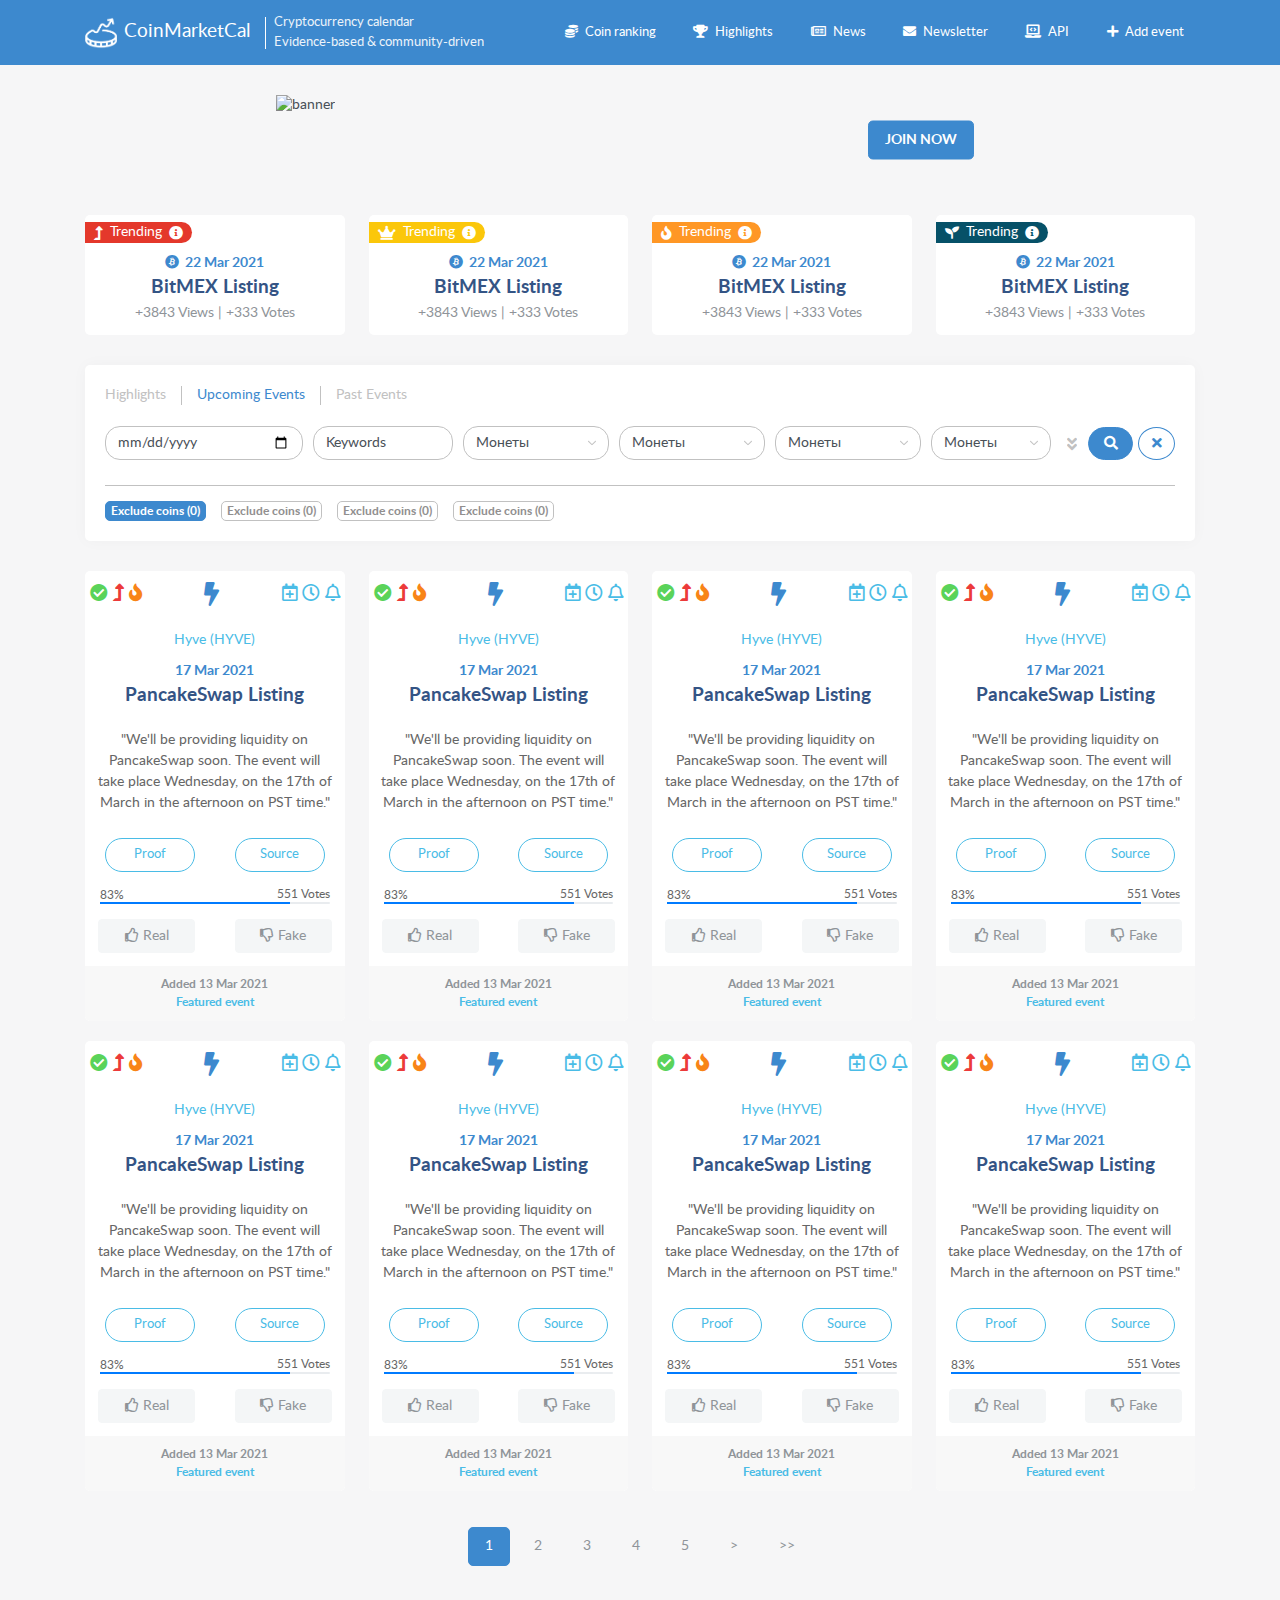
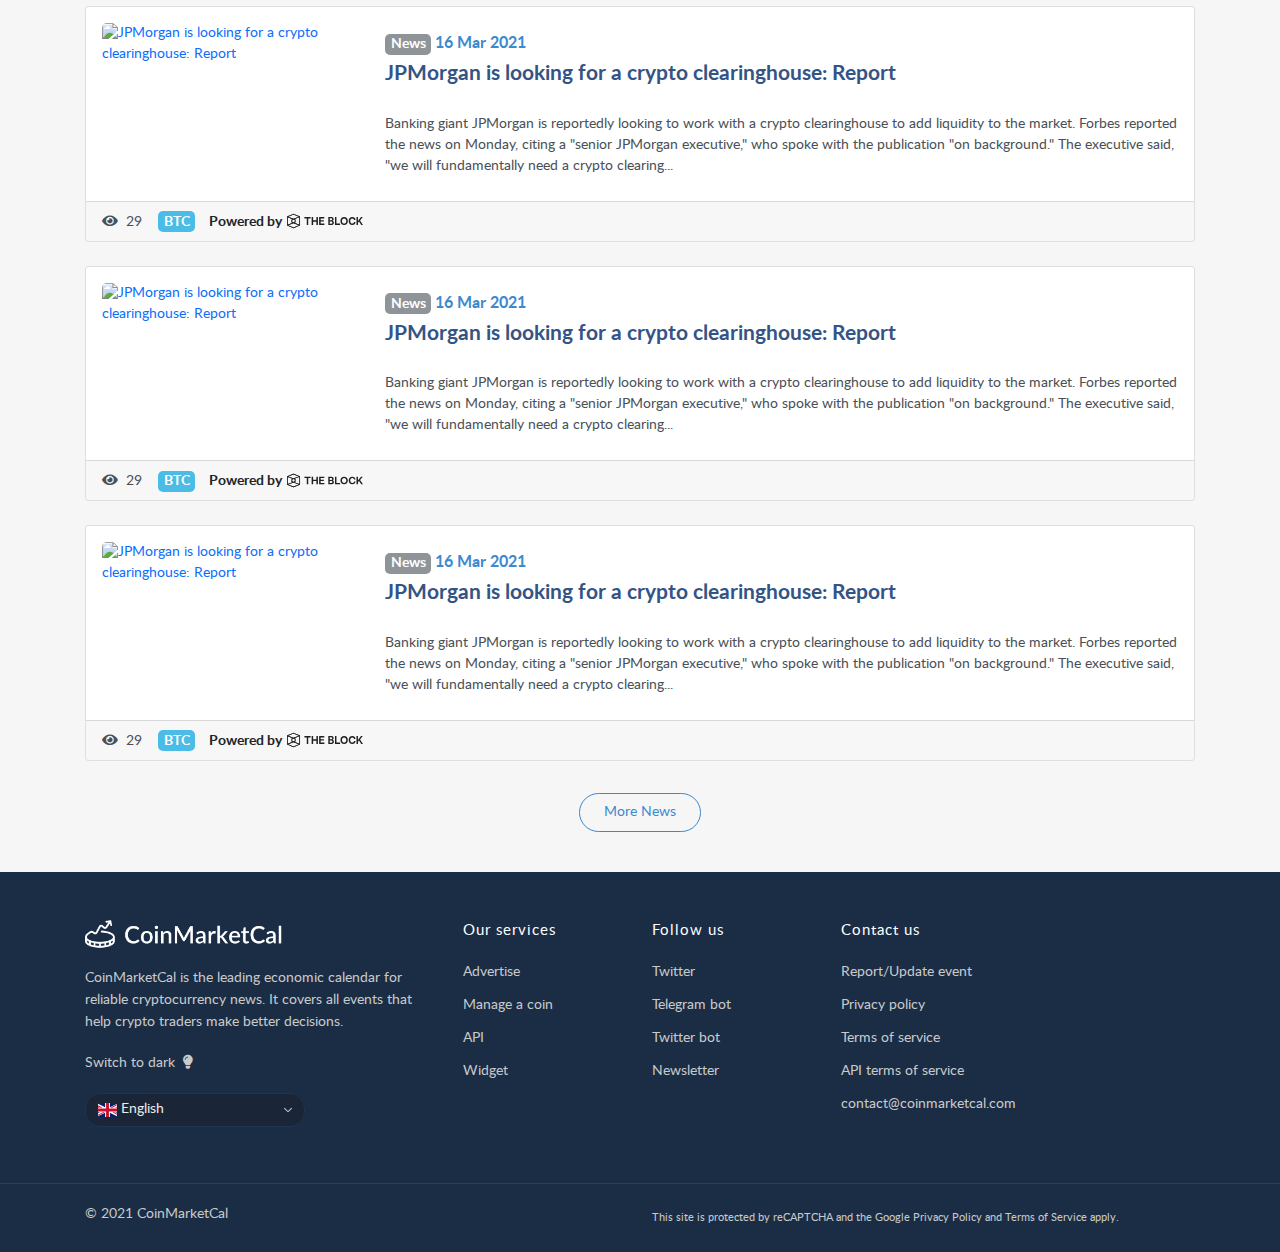
==== app/index.html @ bce92823 "create project@" ====
<!doctype html>
<html lang="en">

<head>
	<!-- Required meta tags -->
	<meta charset="utf-8">
	<meta name="viewport" content="width=device-width, initial-scale=1, shrink-to-fit=no">

	<!-- Bootstrap CSS -->
	<link rel="stylesheet" href="./css/include/bootstrap.min.css">

	<!-- Fontawesome -->
	<link rel="stylesheet" href="./css/include/all.min.css">

	<!-- Styles -->
	<link rel="stylesheet" href="./css/app.min.css">
	<title>Title</title>
</head>

<body>

	<header class="header" id="header">
		<div class="container">
			<nav class="navbar navbar-expand-lg navbar-dark">
				<a class="navbar-brand" href="#">
					<div class="navbar__logo">
						<img src="./images/dest/logo.png" alt="logo" class="navbar__logo__icon">
						<h1 class="navbar__logo__title">
							CoinMarketCal
						</h1>
					</div>
					<div class="navbar__brand__text no-xs">
						Cryptocurrency calendar<br>
						Evidence-based & community-driven
					</div>
				</a>
				<button class="navbar-toggler" type="button" data-bs-toggle="collapse" data-bs-target="#navbarSupportedContent"
					aria-controls="navbarSupportedContent" aria-expanded="false" aria-label="Toggle navigation">
					<span class="navbar-toggler-icon"></span>
				</button>
				<div class="collapse navbar-collapse" id="navbarSupportedContent">
					<ul class="navbar-nav">
						<li class="nav-item">
							<a class="nav-link" href="#">
								<i class="fas fa-coins nav__icon"></i>
								Coin ranking
							</a>
						</li>
						<li class="nav-item">
							<a class="nav-link" href="#">
								<i class="fas fa-trophy nav__icon"></i>
								Highlights</a>
						</li>
						<li class="nav-item">
							<a class="nav-link" href="#">
								<i class="far fa-newspaper nav__icon"></i>
								News</a>
						</li>
						<li class="nav-item">
							<a class="nav-link" href="#">
								<i class="fas fa-envelope nav__icon"></i>
								Newsletter</a>
						</li>
						<li class="nav-item">
							<a class="nav-link" href="#">
								<i class="fas fa-laptop-code nav__icon"></i>
								API</a>
						</li>
						<li class="nav-item">
							<a class="nav-link" href="#">
								<i class="fas fa-plus nav__icon"></i>
								Add event</a>
						</li>
					</ul>
				</div>
			</nav>
		</div>
	</header>

	<main class="main">

		<div class="banner__wrapper">
			<div class="container">
				<div class="banner__item">
					<img src="https://via.placeholder.com/1x1" alt="banner" class="banner__img">
					<button type="button" class="btn btn-primary btn-lg banner__btn">JOIN NOW</button>
				</div>
			</div>
		</div>


		<div class="blocks no-xs">
			<div class="container">
				<div class="blocks__wrapper row">
					<div class="blocks__item col-lg-3 col-md-6">
						<div class="blocks__item__wrapper">
							<a href="#" class="blocks__notification" data-bs-toggle="tooltip" data-bs-placement="right"
								title="Подсказка справа">
								<i class="fa fa-level-up-alt blocks__notififcation__icon"></i>
								<span class="blocks__notififcation__text">
									Trending
								</span>
								<i class="fa fa-info-circle blocks__notififcation__icon"></i>
							</a>

							<div class="blocks__body">
								<a href="#" class="blocks__link">
									<h3 class="blocks__suptitle">
										<i class="fab fa-bitcoin blocks__suptitle__icon"></i>
										22 Mar 2021
									</h3>
									<h2 class="blocks__title">
										BitMEX Listing
									</h2>
								</a>
								<p class="blocks__text">
									+3843 Views
									|
									+333 Votes
								</p>
							</div>
						</div>
					</div>

					<div class="blocks__item col-lg-3 col-md-6">
						<div class="blocks__item__wrapper">
							<a href="#" class="blocks__notification blocks__notification--yellow" data-bs-toggle="tooltip"
								data-bs-placement="right" title="Подсказка справа">
								<i class="fa fa-crown blocks__notififcation__icon"></i>
								<span class="blocks__notififcation__text">
									Trending
								</span>
								<i class="fa fa-info-circle blocks__notififcation__icon"></i>
							</a>

							<div class="blocks__body">
								<a href="#" class="blocks__link">
									<h3 class="blocks__suptitle">
										<i class="fab fa-bitcoin blocks__suptitle__icon"></i>
										22 Mar 2021
									</h3>
									<h2 class="blocks__title">
										BitMEX Listing
									</h2>
								</a>
								<p class="blocks__text">
									+3843 Views
									|
									+333 Votes
								</p>
							</div>
						</div>
					</div>

					<div class="blocks__item col-lg-3 col-md-6">
						<div class="blocks__item__wrapper">
							<a href="#" class="blocks__notification blocks__notification--orange" data-bs-toggle="tooltip"
								data-bs-placement="right" title="Подсказка справа">
								<i class="fa fa-fire blocks__notififcation__icon"></i>
								<span class="blocks__notififcation__text">
									Trending
								</span>
								<i class="fa fa-info-circle blocks__notififcation__icon"></i>
							</a>

							<div class="blocks__body">
								<a href="#" class="blocks__link">
									<h3 class="blocks__suptitle">
										<i class="fab fa-bitcoin blocks__suptitle__icon"></i>
										22 Mar 2021
									</h3>
									<h2 class="blocks__title">
										BitMEX Listing
									</h2>
								</a>
								<p class="blocks__text">
									+3843 Views
									|
									+333 Votes
								</p>
							</div>
						</div>
					</div>

					<div class="blocks__item col-lg-3 col-md-6">
						<div class="blocks__item__wrapper">
							<a href="#" class="blocks__notification blocks__notification--blue" data-bs-toggle="tooltip"
								data-bs-placement="right" title="Подсказка справа">
								<i class="fas fa-seedling blocks__notififcation__icon"></i>
								<span class="blocks__notififcation__text">
									Trending
								</span>
								<i class="fa fa-info-circle blocks__notififcation__icon"></i>
							</a>

							<div class="blocks__body">
								<a href="#" class="blocks__link">
									<h3 class="blocks__suptitle">
										<i class="fab fa-bitcoin blocks__suptitle__icon"></i>
										22 Mar 2021
									</h3>
									<h2 class="blocks__title">
										BitMEX Listing
									</h2>
								</a>
								<p class="blocks__text">
									+3843 Views
									|
									+333 Votes
								</p>
							</div>
						</div>
					</div>
				</div>
			</div>
		</div>

		<div class="pannel">
			<div class="container">
				<div class="pannel__wrapper">
					<div class="pannel__top">
						<a href="#" class="pannel__link">
							Highlights
						</a>
						<span class="pannel__line"></span>
						<a href="#" class="pannel__link active">
							Upcoming Events
						</a>
						<span class="pannel__line"></span>
						<a href="#" class="pannel__link">
							Past Events
						</a>
					</div>
					<div class="pannel__inner">

						<div class="pannel__item__wrapper" style="width: 198px">
							<input type="date" class="pannel__input" id="date" name="date">
						</div>

						<div class="pannel__item__wrapper" style="width: 140px">
							<input type="text" class="pannel__input" placeholder="Keywords" id="keywords" name="keywords">
						</div>

						<div class="pannel__item__wrapper" style="width: 146px">
							<div class="exchange__select header__select">

								<div class="exchange__select__head">
									<span class="exchange__select__left">
										Монеты
									</span>

									<span class="exchange__select__right">
										<img loading="lazy" src="./images/dest/arrow-down-sign-to-navigate.svg" alt="arrow"
											class="exchange__select__arrow">
									</span>

								</div>

								<div class="exchange__select__body">
									<div class="exchange__select__search">
										<input type="text" class="exchange__select__search__input" name="search3" id="search3"
											placeholder="Введите название">
									</div>

									<div class="exchange__select__list">
										<div class="exchange__select__item">
											<span class="exchange__select__left">
												Монеты 2
											</span>

											<span class="exchange__select__right">
												<img loading="lazy" src="./images/dest/arrow-down-sign-to-navigate.svg" alt="arrow"
													class="exchange__select__arrow">
											</span>
										</div>

										<div class="exchange__select__item">
											<span class="exchange__select__left">
												Монеты 3
											</span>

											<span class="exchange__select__right">
												<img loading="lazy" src="./images/dest/arrow-down-sign-to-navigate.svg" alt="arrow"
													class="exchange__select__arrow">
											</span>
										</div>

										<div class="exchange__select__item">
											<span class="exchange__select__left">
												Монеты 4
											</span>

											<span class="exchange__select__right">
												<img loading="lazy" src="./images/dest/arrow-down-sign-to-navigate.svg" alt="arrow"
													class="exchange__select__arrow">
											</span>
										</div>

										<div class="exchange__select__item">
											<span class="exchange__select__left">
												Монеты 5
											</span>

											<span class="exchange__select__right">
												<img loading="lazy" src="./images/dest/arrow-down-sign-to-navigate.svg" alt="arrow"
													class="exchange__select__arrow">
											</span>
										</div>

										<div class="exchange__select__item">
											<span class="exchange__select__left">
												Монеты 6
											</span>

											<span class="exchange__select__right">
												<img loading="lazy" src="./images/dest/arrow-down-sign-to-navigate.svg" alt="arrow"
													class="exchange__select__arrow">
											</span>
										</div>

										<div class="exchange__select__item">
											<span class="exchange__select__left">
												Монеты 7
											</span>

											<span class="exchange__select__right">
												<img loading="lazy" src="./images/dest/arrow-down-sign-to-navigate.svg" alt="arrow"
													class="exchange__select__arrow">
											</span>
										</div>



									</div>
								</div>
							</div>
						</div>

						<div class="pannel__item__wrapper" style="width: 146px">
							<div class="exchange__select header__select">

								<div class="exchange__select__head">
									<span class="exchange__select__left">
										Монеты
									</span>

									<span class="exchange__select__right">
										<img loading="lazy" src="./images/dest/arrow-down-sign-to-navigate.svg" alt="arrow"
											class="exchange__select__arrow">
									</span>

								</div>

								<div class="exchange__select__body">
									<div class="exchange__select__search">
										<input type="text" class="exchange__select__search__input" name="search3" id="search3"
											placeholder="Введите название">
									</div>

									<div class="exchange__select__list">
										<div class="exchange__select__item">
											<span class="exchange__select__left">
												Монеты 2
											</span>

											<span class="exchange__select__right">
												<img loading="lazy" src="./images/dest/arrow-down-sign-to-navigate.svg" alt="arrow"
													class="exchange__select__arrow">
											</span>
										</div>

										<div class="exchange__select__item">
											<span class="exchange__select__left">
												Монеты 3
											</span>

											<span class="exchange__select__right">
												<img loading="lazy" src="./images/dest/arrow-down-sign-to-navigate.svg" alt="arrow"
													class="exchange__select__arrow">
											</span>
										</div>

										<div class="exchange__select__item">
											<span class="exchange__select__left">
												Монеты 4
											</span>

											<span class="exchange__select__right">
												<img loading="lazy" src="./images/dest/arrow-down-sign-to-navigate.svg" alt="arrow"
													class="exchange__select__arrow">
											</span>
										</div>

										<div class="exchange__select__item">
											<span class="exchange__select__left">
												Монеты 5
											</span>

											<span class="exchange__select__right">
												<img loading="lazy" src="./images/dest/arrow-down-sign-to-navigate.svg" alt="arrow"
													class="exchange__select__arrow">
											</span>
										</div>

										<div class="exchange__select__item">
											<span class="exchange__select__left">
												Монеты 6
											</span>

											<span class="exchange__select__right">
												<img loading="lazy" src="./images/dest/arrow-down-sign-to-navigate.svg" alt="arrow"
													class="exchange__select__arrow">
											</span>
										</div>

										<div class="exchange__select__item">
											<span class="exchange__select__left">
												Монеты 7
											</span>

											<span class="exchange__select__right">
												<img loading="lazy" src="./images/dest/arrow-down-sign-to-navigate.svg" alt="arrow"
													class="exchange__select__arrow">
											</span>
										</div>



									</div>
								</div>
							</div>
						</div>

						<div class="pannel__item__wrapper" style="width: 146px">
							<div class="exchange__select header__select">

								<div class="exchange__select__head">
									<span class="exchange__select__left">
										Монеты
									</span>

									<span class="exchange__select__right">
										<img loading="lazy" src="./images/dest/arrow-down-sign-to-navigate.svg" alt="arrow"
											class="exchange__select__arrow">
									</span>

								</div>

								<div class="exchange__select__body">
									<div class="exchange__select__search">
										<input type="text" class="exchange__select__search__input" name="search4" id="search4"
											placeholder="Введите название">
									</div>

									<div class="exchange__select__list">
										<div class="exchange__select__item">
											<span class="exchange__select__left">
												Монеты 2
											</span>

											<span class="exchange__select__right">
												<img loading="lazy" src="./images/dest/arrow-down-sign-to-navigate.svg" alt="arrow"
													class="exchange__select__arrow">
											</span>
										</div>

										<div class="exchange__select__item">
											<span class="exchange__select__left">
												Монеты 3
											</span>

											<span class="exchange__select__right">
												<img loading="lazy" src="./images/dest/arrow-down-sign-to-navigate.svg" alt="arrow"
													class="exchange__select__arrow">
											</span>
										</div>

										<div class="exchange__select__item">
											<span class="exchange__select__left">
												Монеты 4
											</span>

											<span class="exchange__select__right">
												<img loading="lazy" src="./images/dest/arrow-down-sign-to-navigate.svg" alt="arrow"
													class="exchange__select__arrow">
											</span>
										</div>

										<div class="exchange__select__item">
											<span class="exchange__select__left">
												Монеты 5
											</span>

											<span class="exchange__select__right">
												<img loading="lazy" src="./images/dest/arrow-down-sign-to-navigate.svg" alt="arrow"
													class="exchange__select__arrow">
											</span>
										</div>

										<div class="exchange__select__item">
											<span class="exchange__select__left">
												Монеты 6
											</span>

											<span class="exchange__select__right">
												<img loading="lazy" src="./images/dest/arrow-down-sign-to-navigate.svg" alt="arrow"
													class="exchange__select__arrow">
											</span>
										</div>

										<div class="exchange__select__item">
											<span class="exchange__select__left">
												Монеты 7
											</span>

											<span class="exchange__select__right">
												<img loading="lazy" src="./images/dest/arrow-down-sign-to-navigate.svg" alt="arrow"
													class="exchange__select__arrow">
											</span>
										</div>



									</div>
								</div>
							</div>
						</div>

						<div class="pannel__item__wrapper" style="width: 120px">
							<div class="exchange__select header__select">

								<div class="exchange__select__head">
									<span class="exchange__select__left">
										Монеты
									</span>

									<span class="exchange__select__right">
										<img loading="lazy" src="./images/dest/arrow-down-sign-to-navigate.svg" alt="arrow"
											class="exchange__select__arrow">
									</span>

								</div>

								<div class="exchange__select__body">
									<div class="exchange__select__search">
										<input type="text" class="exchange__select__search__input" name="search5" id="search5"
											placeholder="Введите название">
									</div>

									<div class="exchange__select__list">
										<div class="exchange__select__item">
											<span class="exchange__select__left">
												Монеты 2
											</span>

											<span class="exchange__select__right">
												<img loading="lazy" src="./images/dest/arrow-down-sign-to-navigate.svg" alt="arrow"
													class="exchange__select__arrow">
											</span>
										</div>

										<div class="exchange__select__item">
											<span class="exchange__select__left">
												Монеты 3
											</span>

											<span class="exchange__select__right">
												<img loading="lazy" src="./images/dest/arrow-down-sign-to-navigate.svg" alt="arrow"
													class="exchange__select__arrow">
											</span>
										</div>

										<div class="exchange__select__item">
											<span class="exchange__select__left">
												Монеты 4
											</span>

											<span class="exchange__select__right">
												<img loading="lazy" src="./images/dest/arrow-down-sign-to-navigate.svg" alt="arrow"
													class="exchange__select__arrow">
											</span>
										</div>

										<div class="exchange__select__item">
											<span class="exchange__select__left">
												Монеты 5
											</span>

											<span class="exchange__select__right">
												<img loading="lazy" src="./images/dest/arrow-down-sign-to-navigate.svg" alt="arrow"
													class="exchange__select__arrow">
											</span>
										</div>

										<div class="exchange__select__item">
											<span class="exchange__select__left">
												Монеты 6
											</span>

											<span class="exchange__select__right">
												<img loading="lazy" src="./images/dest/arrow-down-sign-to-navigate.svg" alt="arrow"
													class="exchange__select__arrow">
											</span>
										</div>

										<div class="exchange__select__item">
											<span class="exchange__select__left">
												Монеты 7
											</span>

											<span class="exchange__select__right">
												<img loading="lazy" src="./images/dest/arrow-down-sign-to-navigate.svg" alt="arrow"
													class="exchange__select__arrow">
											</span>
										</div>



									</div>
								</div>
							</div>
						</div>

						<div class="pannel__item__wrapper pannel__item__wrapper--box">
							<button type="button" class="pannel__toggle">
								<i class="fas fa-angle-double-up"></i>
							</button>
							<button type="button" class="pannel__search">
								<i class="fas fa-search"></i>
							</button>
							<button type="button" class="pannel__close">
								<i class="fas fa-times"></i>
							</button>
						</div>


					</div>
					<div class="pannel__hr"></div>
					<div class="tags">
						<a href="#" class="tag__item tag__item--active">
							Exclude coins (0)
						</a>

						<a href="#" class="tag__item">
							Exclude coins (0)
						</a>
						<a href="#" class="tag__item">
							Exclude coins (0)
						</a>
						<a href="#" class="tag__item">
							Exclude coins (0)
						</a>
					</div>
				</div>
			</div>
		</div>

		<div class="cards">
			<div class="container">
				<div class="row">
					<div class="card__item col-12 col-md-6 col-lg-3">
						<div class="card__wrapper">
							<div class="card__top">
								<div class="card__left">
									<a href="#" class="card__top__link">
										<i class="fas fa-check-circle" style="color: rgb(90, 211, 90);" data-bs-toggle="tooltip"
											data-bs-placement="top" title="Подсказка вверху"></i>
									</a>
									<a href="#" class="card__top__link">
										<i class="fas fa-level-up-alt" style="color: rgb(236, 58, 58);" data-bs-toggle="tooltip"
											data-bs-placement="top" title="Подсказка вверху"></i>
									</a>
									<a href="#" class="card__top__link">
										<i class="fas fa-fire" style="color: rgb(248, 132, 23);" data-bs-toggle="tooltip"
											data-bs-placement="top" title="Подсказка вверху"></i>
									</a>
								</div>
								<i class="fas fa-bolt card__top__main__icon" style="color: #3d89ce;"></i>
								<div class="card__right">
									<a href="#" class="card__top__link">
										<i class="far fa-calendar-plus" data-bs-toggle="tooltip" data-bs-placement="top"
											title="Подсказка вверху"></i>
									</a>
									<a href="#" class="card__top__link">
										<i class="far fa-clock" data-bs-toggle="tooltip" data-bs-placement="top"
											title="Подсказка вверху"></i>
									</a>
									<a href="#" class="card__top__link">
										<i class="far fa-bell" data-bs-toggle="tooltip" data-bs-placement="top"
											title="Подсказка вверху"></i>
									</a>
								</div>
							</div>

							<div class="card__body">
								<a href="#" class="card__link">
									Hyve (HYVE)
								</a>

								<a href="#" class="card__title">
									<span class="card__title__sup">
										17 Mar 2021
									</span>
									<span class="card__title__sub">
										PancakeSwap Listing
									</span>
								</a>

								<div class="card__description">
									"We'll be providing liquidity on PancakeSwap soon. The event will take place Wednesday, on the 17th of
									March in the afternoon on PST time."
								</div>

								<div class="card__btn__wrapper card__btn__wrapper--outline">
									<a href="#" class="btn btn-outline-primary card__btn__outline">Proof</a>
									<a href="#" class="btn btn-outline-primary card__btn__outline">Source</a>
								</div>

								<div class="progress">
									<div class="progress__votes">551
										Votes</div>
									<div class="progress-bar" style="width: 82.9401%;" aria-valuenow="82.940108892922" role="progressbar"
										aria-valuemin="0" aria-valuemax="100">
										<span class="progress__percent" style="opacity: 1;">83</span>
									</div>
								</div>

								<div class="card__btn__wrapper">
									<button type="button" class="btn btn-secondary card__btn__like">
										<i class="far fa-thumbs-up"></i>
										Real
									</button>
									<button type="button" class="btn btn-secondary card__btn__like">
										<i class="far fa-thumbs-down"></i>
										Fake
									</button>
								</div>

							</div>

							<div class="card__footer">
								Added 13 Mar 2021
								<a href="#" class="card__footer__link">
									Featured event
								</a>
							</div>

						</div>
					</div>

					<div class="card__item col-12 col-md-6 col-lg-3">
						<div class="card__wrapper">
							<div class="card__top">
								<div class="card__left">
									<a href="#" class="card__top__link" data-bs-toggle="tooltip" data-bs-placement="top"
										title="Подсказка вверху">
										<i class="fas fa-check-circle" style="color: rgb(90, 211, 90);"></i>
									</a>
									<a href="#" class="card__top__link" data-bs-toggle="tooltip" data-bs-placement="top"
										title="Подсказка вверху">
										<i class="fas fa-level-up-alt" style="color: rgb(236, 58, 58);"></i>
									</a>
									<a href="#" class="card__top__link" data-bs-toggle="tooltip" data-bs-placement="top"
										title="Подсказка вверху">
										<i class="fas fa-fire" style="color: rgb(248, 132, 23);"></i>
									</a>
								</div>
								<i class="fas fa-bolt card__top__main__icon" style="color: #3d89ce;"></i>
								<div class="card__right">
									<a href="#" class="card__top__link" data-bs-toggle="tooltip" data-bs-placement="top"
										title="Подсказка вверху">
										<i class="far fa-calendar-plus"></i>
									</a>
									<a href="#" class="card__top__link" data-bs-toggle="tooltip" data-bs-placement="top"
										title="Подсказка вверху">
										<i class="far fa-clock"></i>
									</a>
									<a href="#" class="card__top__link" data-bs-toggle="tooltip" data-bs-placement="top"
										title="Подсказка вверху">
										<i class="far fa-bell"></i>
									</a>
								</div>
							</div>

							<div class="card__body">
								<a href="#" class="card__link">
									Hyve (HYVE)
								</a>

								<a href="#" class="card__title">
									<span class="card__title__sup">
										17 Mar 2021
									</span>
									<span class="card__title__sub">
										PancakeSwap Listing
									</span>
								</a>

								<div class="card__description">
									"We'll be providing liquidity on PancakeSwap soon. The event will take place Wednesday, on the 17th of
									March in the afternoon on PST time."
								</div>

								<div class="card__btn__wrapper card__btn__wrapper--outline">
									<a href="#" class="btn btn-outline-primary card__btn__outline">Proof</a>
									<a href="#" class="btn btn-outline-primary card__btn__outline">Source</a>
								</div>

								<div class="progress">
									<div class="progress__votes">551
										Votes</div>
									<div class="progress-bar" style="width: 82.9401%;" aria-valuenow="82.940108892922" role="progressbar"
										aria-valuemin="0" aria-valuemax="100">
										<span class="progress__percent" style="opacity: 1;">83</span>
									</div>
								</div>

								<div class="card__btn__wrapper">
									<button type="button" class="btn btn-secondary card__btn__like">
										<i class="far fa-thumbs-up"></i>
										Real
									</button>
									<button type="button" class="btn btn-secondary card__btn__like">
										<i class="far fa-thumbs-down"></i>
										Fake
									</button>
								</div>

							</div>

							<div class="card__footer">
								Added 13 Mar 2021
								<a href="#" class="card__footer__link">
									Featured event
								</a>
							</div>

						</div>
					</div>

					<div class="card__item col-12 col-md-6 col-lg-3">
						<div class="card__wrapper">
							<div class="card__top">
								<div class="card__left">
									<a href="#" class="card__top__link" data-bs-toggle="tooltip" data-bs-placement="top"
										title="Подсказка вверху">
										<i class="fas fa-check-circle" style="color: rgb(90, 211, 90);"></i>
									</a>
									<a href="#" class="card__top__link" data-bs-toggle="tooltip" data-bs-placement="top"
										title="Подсказка вверху">
										<i class="fas fa-level-up-alt" style="color: rgb(236, 58, 58);"></i>
									</a>
									<a href="#" class="card__top__link" data-bs-toggle="tooltip" data-bs-placement="top"
										title="Подсказка вверху">
										<i class="fas fa-fire" style="color: rgb(248, 132, 23);"></i>
									</a>
								</div>
								<i class="fas fa-bolt card__top__main__icon" style="color: #3d89ce;"></i>
								<div class="card__right">
									<a href="#" class="card__top__link" data-bs-toggle="tooltip" data-bs-placement="top"
										title="Подсказка вверху">
										<i class="far fa-calendar-plus"></i>
									</a>
									<a href="#" class="card__top__link" data-bs-toggle="tooltip" data-bs-placement="top"
										title="Подсказка вверху">
										<i class="far fa-clock"></i>
									</a>
									<a href="#" class="card__top__link" data-bs-toggle="tooltip" data-bs-placement="top"
										title="Подсказка вверху">
										<i class="far fa-bell"></i>
									</a>
								</div>
							</div>

							<div class="card__body">
								<a href="#" class="card__link">
									Hyve (HYVE)
								</a>

								<a href="#" class="card__title">
									<span class="card__title__sup">
										17 Mar 2021
									</span>
									<span class="card__title__sub">
										PancakeSwap Listing
									</span>
								</a>

								<div class="card__description">
									"We'll be providing liquidity on PancakeSwap soon. The event will take place Wednesday, on the 17th of
									March in the afternoon on PST time."
								</div>

								<div class="card__btn__wrapper card__btn__wrapper--outline">
									<a href="#" class="btn btn-outline-primary card__btn__outline">Proof</a>
									<a href="#" class="btn btn-outline-primary card__btn__outline">Source</a>
								</div>

								<div class="progress">
									<div class="progress__votes">551
										Votes</div>
									<div class="progress-bar" style="width: 82.9401%;" aria-valuenow="82.940108892922" role="progressbar"
										aria-valuemin="0" aria-valuemax="100">
										<span class="progress__percent" style="opacity: 1;">83</span>
									</div>
								</div>

								<div class="card__btn__wrapper">
									<button type="button" class="btn btn-secondary card__btn__like">
										<i class="far fa-thumbs-up"></i>
										Real
									</button>
									<button type="button" class="btn btn-secondary card__btn__like">
										<i class="far fa-thumbs-down"></i>
										Fake
									</button>
								</div>

							</div>

							<div class="card__footer">
								Added 13 Mar 2021
								<a href="#" class="card__footer__link">
									Featured event
								</a>
							</div>

						</div>
					</div>

					<div class="card__item col-12 col-md-6 col-lg-3">
						<div class="card__wrapper">
							<div class="card__top">
								<div class="card__left">
									<a href="#" class="card__top__link" data-bs-toggle="tooltip" data-bs-placement="top"
										title="Подсказка вверху">
										<i class="fas fa-check-circle" style="color: rgb(90, 211, 90);"></i>
									</a>
									<a href="#" class="card__top__link" data-bs-toggle="tooltip" data-bs-placement="top"
										title="Подсказка вверху">
										<i class="fas fa-level-up-alt" style="color: rgb(236, 58, 58);"></i>
									</a>
									<a href="#" class="card__top__link" data-bs-toggle="tooltip" data-bs-placement="top"
										title="Подсказка вверху">
										<i class="fas fa-fire" style="color: rgb(248, 132, 23);"></i>
									</a>
								</div>
								<i class="fas fa-bolt card__top__main__icon" style="color: #3d89ce;"></i>
								<div class="card__right">
									<a href="#" class="card__top__link" data-bs-toggle="tooltip" data-bs-placement="top"
										title="Подсказка вверху">
										<i class="far fa-calendar-plus"></i>
									</a>
									<a href="#" class="card__top__link" data-bs-toggle="tooltip" data-bs-placement="top"
										title="Подсказка вверху">
										<i class="far fa-clock"></i>
									</a>
									<a href="#" class="card__top__link" data-bs-toggle="tooltip" data-bs-placement="top"
										title="Подсказка вверху">
										<i class="far fa-bell"></i>
									</a>
								</div>
							</div>

							<div class="card__body">
								<a href="#" class="card__link">
									Hyve (HYVE)
								</a>

								<a href="#" class="card__title">
									<span class="card__title__sup">
										17 Mar 2021
									</span>
									<span class="card__title__sub">
										PancakeSwap Listing
									</span>
								</a>

								<div class="card__description">
									"We'll be providing liquidity on PancakeSwap soon. The event will take place Wednesday, on the 17th of
									March in the afternoon on PST time."
								</div>

								<div class="card__btn__wrapper card__btn__wrapper--outline">
									<a href="#" class="btn btn-outline-primary card__btn__outline">Proof</a>
									<a href="#" class="btn btn-outline-primary card__btn__outline">Source</a>
								</div>

								<div class="progress">
									<div class="progress__votes">551
										Votes</div>
									<div class="progress-bar" style="width: 82.9401%;" aria-valuenow="82.940108892922" role="progressbar"
										aria-valuemin="0" aria-valuemax="100">
										<span class="progress__percent" style="opacity: 1;">83</span>
									</div>
								</div>

								<div class="card__btn__wrapper">
									<button type="button" class="btn btn-secondary card__btn__like">
										<i class="far fa-thumbs-up"></i>
										Real
									</button>
									<button type="button" class="btn btn-secondary card__btn__like">
										<i class="far fa-thumbs-down"></i>
										Fake
									</button>
								</div>

							</div>

							<div class="card__footer">
								Added 13 Mar 2021
								<a href="#" class="card__footer__link">
									Featured event
								</a>
							</div>

						</div>
					</div>

					<div class="card__item col-12 col-md-6 col-lg-3">
						<div class="card__wrapper">
							<div class="card__top">
								<div class="card__left">
									<a href="#" class="card__top__link" data-bs-toggle="tooltip" data-bs-placement="top"
										title="Подсказка вверху">
										<i class="fas fa-check-circle" style="color: rgb(90, 211, 90);"></i>
									</a>
									<a href="#" class="card__top__link" data-bs-toggle="tooltip" data-bs-placement="top"
										title="Подсказка вверху">
										<i class="fas fa-level-up-alt" style="color: rgb(236, 58, 58);"></i>
									</a>
									<a href="#" class="card__top__link" data-bs-toggle="tooltip" data-bs-placement="top"
										title="Подсказка вверху">
										<i class="fas fa-fire" style="color: rgb(248, 132, 23);"></i>
									</a>
								</div>
								<i class="fas fa-bolt card__top__main__icon" style="color: #3d89ce;"></i>
								<div class="card__right">
									<a href="#" class="card__top__link" data-bs-toggle="tooltip" data-bs-placement="top"
										title="Подсказка вверху">
										<i class="far fa-calendar-plus"></i>
									</a>
									<a href="#" class="card__top__link" data-bs-toggle="tooltip" data-bs-placement="top"
										title="Подсказка вверху">
										<i class="far fa-clock"></i>
									</a>
									<a href="#" class="card__top__link" data-bs-toggle="tooltip" data-bs-placement="top"
										title="Подсказка вверху">
										<i class="far fa-bell"></i>
									</a>
								</div>
							</div>

							<div class="card__body">
								<a href="#" class="card__link">
									Hyve (HYVE)
								</a>

								<a href="#" class="card__title">
									<span class="card__title__sup">
										17 Mar 2021
									</span>
									<span class="card__title__sub">
										PancakeSwap Listing
									</span>
								</a>

								<div class="card__description">
									"We'll be providing liquidity on PancakeSwap soon. The event will take place Wednesday, on the 17th of
									March in the afternoon on PST time."
								</div>

								<div class="card__btn__wrapper card__btn__wrapper--outline">
									<a href="#" class="btn btn-outline-primary card__btn__outline">Proof</a>
									<a href="#" class="btn btn-outline-primary card__btn__outline">Source</a>
								</div>

								<div class="progress">
									<div class="progress__votes">551
										Votes</div>
									<div class="progress-bar" style="width: 82.9401%;" aria-valuenow="82.940108892922" role="progressbar"
										aria-valuemin="0" aria-valuemax="100">
										<span class="progress__percent" style="opacity: 1;">83</span>
									</div>
								</div>

								<div class="card__btn__wrapper">
									<button type="button" class="btn btn-secondary card__btn__like">
										<i class="far fa-thumbs-up"></i>
										Real
									</button>
									<button type="button" class="btn btn-secondary card__btn__like">
										<i class="far fa-thumbs-down"></i>
										Fake
									</button>
								</div>

							</div>

							<div class="card__footer">
								Added 13 Mar 2021
								<a href="#" class="card__footer__link">
									Featured event
								</a>
							</div>

						</div>
					</div>

					<div class="card__item col-12 col-md-6 col-lg-3">
						<div class="card__wrapper">
							<div class="card__top">
								<div class="card__left">
									<a href="#" class="card__top__link" data-bs-toggle="tooltip" data-bs-placement="top"
										title="Подсказка вверху">
										<i class="fas fa-check-circle" style="color: rgb(90, 211, 90);"></i>
									</a>
									<a href="#" class="card__top__link" data-bs-toggle="tooltip" data-bs-placement="top"
										title="Подсказка вверху">
										<i class="fas fa-level-up-alt" style="color: rgb(236, 58, 58);"></i>
									</a>
									<a href="#" class="card__top__link" data-bs-toggle="tooltip" data-bs-placement="top"
										title="Подсказка вверху">
										<i class="fas fa-fire" style="color: rgb(248, 132, 23);"></i>
									</a>
								</div>
								<i class="fas fa-bolt card__top__main__icon" style="color: #3d89ce;"></i>
								<div class="card__right">
									<a href="#" class="card__top__link" data-bs-toggle="tooltip" data-bs-placement="top"
										title="Подсказка вверху">
										<i class="far fa-calendar-plus"></i>
									</a>
									<a href="#" class="card__top__link" data-bs-toggle="tooltip" data-bs-placement="top"
										title="Подсказка вверху">
										<i class="far fa-clock"></i>
									</a>
									<a href="#" class="card__top__link" data-bs-toggle="tooltip" data-bs-placement="top"
										title="Подсказка вверху">
										<i class="far fa-bell"></i>
									</a>
								</div>
							</div>

							<div class="card__body">
								<a href="#" class="card__link">
									Hyve (HYVE)
								</a>

								<a href="#" class="card__title">
									<span class="card__title__sup">
										17 Mar 2021
									</span>
									<span class="card__title__sub">
										PancakeSwap Listing
									</span>
								</a>

								<div class="card__description">
									"We'll be providing liquidity on PancakeSwap soon. The event will take place Wednesday, on the 17th of
									March in the afternoon on PST time."
								</div>

								<div class="card__btn__wrapper card__btn__wrapper--outline">
									<a href="#" class="btn btn-outline-primary card__btn__outline">Proof</a>
									<a href="#" class="btn btn-outline-primary card__btn__outline">Source</a>
								</div>

								<div class="progress">
									<div class="progress__votes">551
										Votes</div>
									<div class="progress-bar" style="width: 82.9401%;" aria-valuenow="82.940108892922" role="progressbar"
										aria-valuemin="0" aria-valuemax="100">
										<span class="progress__percent" style="opacity: 1;">83</span>
									</div>
								</div>

								<div class="card__btn__wrapper">
									<button type="button" class="btn btn-secondary card__btn__like">
										<i class="far fa-thumbs-up"></i>
										Real
									</button>
									<button type="button" class="btn btn-secondary card__btn__like">
										<i class="far fa-thumbs-down"></i>
										Fake
									</button>
								</div>

							</div>

							<div class="card__footer">
								Added 13 Mar 2021
								<a href="#" class="card__footer__link">
									Featured event
								</a>
							</div>

						</div>
					</div>

					<div class="card__item col-12 col-md-6 col-lg-3">
						<div class="card__wrapper">
							<div class="card__top">
								<div class="card__left">
									<a href="#" class="card__top__link" data-bs-toggle="tooltip" data-bs-placement="top"
										title="Подсказка вверху">
										<i class="fas fa-check-circle" style="color: rgb(90, 211, 90);"></i>
									</a>
									<a href="#" class="card__top__link" data-bs-toggle="tooltip" data-bs-placement="top"
										title="Подсказка вверху">
										<i class="fas fa-level-up-alt" style="color: rgb(236, 58, 58);"></i>
									</a>
									<a href="#" class="card__top__link" data-bs-toggle="tooltip" data-bs-placement="top"
										title="Подсказка вверху">
										<i class="fas fa-fire" style="color: rgb(248, 132, 23);"></i>
									</a>
								</div>
								<i class="fas fa-bolt card__top__main__icon" style="color: #3d89ce;"></i>
								<div class="card__right">
									<a href="#" class="card__top__link" data-bs-toggle="tooltip" data-bs-placement="top"
										title="Подсказка вверху">
										<i class="far fa-calendar-plus"></i>
									</a>
									<a href="#" class="card__top__link" data-bs-toggle="tooltip" data-bs-placement="top"
										title="Подсказка вверху">
										<i class="far fa-clock"></i>
									</a>
									<a href="#" class="card__top__link" data-bs-toggle="tooltip" data-bs-placement="top"
										title="Подсказка вверху">
										<i class="far fa-bell"></i>
									</a>
								</div>
							</div>

							<div class="card__body">
								<a href="#" class="card__link">
									Hyve (HYVE)
								</a>

								<a href="#" class="card__title">
									<span class="card__title__sup">
										17 Mar 2021
									</span>
									<span class="card__title__sub">
										PancakeSwap Listing
									</span>
								</a>

								<div class="card__description">
									"We'll be providing liquidity on PancakeSwap soon. The event will take place Wednesday, on the 17th of
									March in the afternoon on PST time."
								</div>

								<div class="card__btn__wrapper card__btn__wrapper--outline">
									<a href="#" class="btn btn-outline-primary card__btn__outline">Proof</a>
									<a href="#" class="btn btn-outline-primary card__btn__outline">Source</a>
								</div>

								<div class="progress">
									<div class="progress__votes">551
										Votes</div>
									<div class="progress-bar" style="width: 82.9401%;" aria-valuenow="82.940108892922" role="progressbar"
										aria-valuemin="0" aria-valuemax="100">
										<span class="progress__percent" style="opacity: 1;">83</span>
									</div>
								</div>

								<div class="card__btn__wrapper">
									<button type="button" class="btn btn-secondary card__btn__like">
										<i class="far fa-thumbs-up"></i>
										Real
									</button>
									<button type="button" class="btn btn-secondary card__btn__like">
										<i class="far fa-thumbs-down"></i>
										Fake
									</button>
								</div>

							</div>

							<div class="card__footer">
								Added 13 Mar 2021
								<a href="#" class="card__footer__link">
									Featured event
								</a>
							</div>

						</div>
					</div>

					<div class="card__item col-12 col-md-6 col-lg-3">
						<div class="card__wrapper">
							<div class="card__top">
								<div class="card__left">
									<a href="#" class="card__top__link" data-bs-toggle="tooltip" data-bs-placement="top"
										title="Подсказка вверху">
										<i class="fas fa-check-circle" style="color: rgb(90, 211, 90);"></i>
									</a>
									<a href="#" class="card__top__link" data-bs-toggle="tooltip" data-bs-placement="top"
										title="Подсказка вверху">
										<i class="fas fa-level-up-alt" style="color: rgb(236, 58, 58);"></i>
									</a>
									<a href="#" class="card__top__link" data-bs-toggle="tooltip" data-bs-placement="top"
										title="Подсказка вверху">
										<i class="fas fa-fire" style="color: rgb(248, 132, 23);"></i>
									</a>
								</div>
								<i class="fas fa-bolt card__top__main__icon" style="color: #3d89ce;"></i>
								<div class="card__right">
									<a href="#" class="card__top__link" data-bs-toggle="tooltip" data-bs-placement="top"
										title="Подсказка вверху">
										<i class="far fa-calendar-plus"></i>
									</a>
									<a href="#" class="card__top__link" data-bs-toggle="tooltip" data-bs-placement="top"
										title="Подсказка вверху">
										<i class="far fa-clock"></i>
									</a>
									<a href="#" class="card__top__link" data-bs-toggle="tooltip" data-bs-placement="top"
										title="Подсказка вверху">
										<i class="far fa-bell"></i>
									</a>
								</div>
							</div>

							<div class="card__body">
								<a href="#" class="card__link">
									Hyve (HYVE)
								</a>

								<a href="#" class="card__title">
									<span class="card__title__sup">
										17 Mar 2021
									</span>
									<span class="card__title__sub">
										PancakeSwap Listing
									</span>
								</a>

								<div class="card__description">
									"We'll be providing liquidity on PancakeSwap soon. The event will take place Wednesday, on the 17th of
									March in the afternoon on PST time."
								</div>

								<div class="card__btn__wrapper card__btn__wrapper--outline">
									<a href="#" class="btn btn-outline-primary card__btn__outline">Proof</a>
									<a href="#" class="btn btn-outline-primary card__btn__outline">Source</a>
								</div>

								<div class="progress">
									<div class="progress__votes">551
										Votes</div>
									<div class="progress-bar" style="width: 82.9401%;" aria-valuenow="82.940108892922" role="progressbar"
										aria-valuemin="0" aria-valuemax="100">
										<span class="progress__percent" style="opacity: 1;">83</span>
									</div>
								</div>

								<div class="card__btn__wrapper">
									<button type="button" class="btn btn-secondary card__btn__like">
										<i class="far fa-thumbs-up"></i>
										Real
									</button>
									<button type="button" class="btn btn-secondary card__btn__like">
										<i class="far fa-thumbs-down"></i>
										Fake
									</button>
								</div>

							</div>

							<div class="card__footer">
								Added 13 Mar 2021
								<a href="#" class="card__footer__link">
									Featured event
								</a>
							</div>

						</div>
					</div>

				</div>
			</div>
		</div>

		<div class="row p-3">
			<div class="col-sm-12">
				<nav aria-label="pagination">
					<ul class="pagination justify-content-center m-0">
						<li class="page-item mx-1 active" aria-current="page">
							<span class="page-link rounded">
								1
								<span class="sr-only">1</span>
							</span>
						</li>
						<li class="page-item mx-1"><a class="page-link rounded" href="/en/?page=2">2</a></li>
						<li class="page-item mx-1"><a class="page-link rounded" href="/en/?page=3">3</a></li>
						<li class="page-item mx-1"><a class="page-link rounded" href="/en/?page=4">4</a></li>
						<li class="page-item mx-1"><a class="page-link rounded" href="/en/?page=5">5</a></li>
						<li class="page-item mx-1"><a class="page-link rounded" href="/en/?page=2">&gt;</a></li>
						<li class="page-item mx-1"><a class="page-link rounded" href="/en/?page=41">&gt;&gt;</a></li>
					</ul>
				</nav>
			</div>
		</div>

		<section class="pb-4">
			<div class="container">
				<div class="list-unstyled mb-3">
					<div class="row list-news">
						<div class="col-12 mt-4">
							<div class="card">
								<div class="row">
									<div class="col-12 col-md-3 pe-md-0">
										<div class="m-3 mr-md-0">
											<a href="/en/news/jpmorgan-is-looking-for-a-crypto-clearinghouse-report">
												<img class="rounded lozad" alt="JPMorgan is looking for a crypto clearinghouse: Report"
													src="https://www.tbstat.com/wp/uploads/2020/10/20201026_JPMorgan-Crypto-Org-800x450.jpg"
													data-loaded="true">
											</a>
										</div>
									</div>
									<div class="col-12 col-md-9">
										<div class="card-body pb-0 pl-md-0 pt-1 pt-md-4" style="transform: rotate(0);">
											<div class="d-block align-items-baseline mb-2">
												<span class="badge badge-secondary">News</span>
												<h5 class="card__date mt-0 ml-2 d-inline-block mb-1">16 Mar 2021</h5>
												<a class="stretched-link" href="/en/news/jpmorgan-is-looking-for-a-crypto-clearinghouse-report">
													<h5 class="card__news__title mb-0">JPMorgan is looking for a crypto clearinghouse: Report</h5>
												</a>
											</div>
											<div class="my-4">
												Banking giant JPMorgan is reportedly looking to work with a crypto clearinghouse to add
												liquidity to the market.
												Forbes reported the news on Monday, citing a "senior JPMorgan executive," who spoke with the
												publication "on background." The executive said, "we will fundamentally need a crypto
												clearing...
											</div>
										</div>
									</div>
								</div>
								<div class="card-footer">
									<span class="me-2" data-toggle="tooltipIndex" title="" data-original-title="Views">
										<i class="fas fa-eye me-1"></i> 29</span>
									<a href="/en/coin/bitcoin" class="mx-1">
										<span class="badge custom-label-blue">BTC</span>
									</a>
									<a href="https://www.theblockcrypto.com/" target="_blank"
										class="badge badge-light card__footer__link">
										<div class="card__footer__link__wrapper">
											<div class="me-1">Powered by</div>
											<img src="./images/dest/logo_theblock.svg" alt="TheBlock" class="messari_black_logo"
												style="width: 76px;margin-left: 1px;">
										</div>

									</a>
								</div>
							</div>
						</div>

						<div class="col-12 mt-4">
							<div class="card">
								<div class="row">
									<div class="col-12 col-md-3 pe-md-0">
										<div class="m-3 mr-md-0">
											<a href="/en/news/jpmorgan-is-looking-for-a-crypto-clearinghouse-report">
												<img class="rounded lozad" alt="JPMorgan is looking for a crypto clearinghouse: Report"
													src="https://www.tbstat.com/wp/uploads/2020/10/20201026_JPMorgan-Crypto-Org-800x450.jpg"
													data-loaded="true">
											</a>
										</div>
									</div>
									<div class="col-12 col-md-9">
										<div class="card-body pb-0 pl-md-0 pt-1 pt-md-4" style="transform: rotate(0);">
											<div class="d-block align-items-baseline mb-2">
												<span class="badge badge-secondary">News</span>
												<h5 class="card__date mt-0 ml-2 d-inline-block mb-1">16 Mar 2021</h5>
												<a class="stretched-link" href="/en/news/jpmorgan-is-looking-for-a-crypto-clearinghouse-report">
													<h5 class="card__news__title mb-0">JPMorgan is looking for a crypto clearinghouse: Report</h5>
												</a>
											</div>
											<div class="my-4">
												Banking giant JPMorgan is reportedly looking to work with a crypto clearinghouse to add
												liquidity to the market.
												Forbes reported the news on Monday, citing a "senior JPMorgan executive," who spoke with the
												publication "on background." The executive said, "we will fundamentally need a crypto
												clearing...
											</div>
										</div>
									</div>
								</div>
								<div class="card-footer">
									<span class="me-2" data-toggle="tooltipIndex" title="" data-original-title="Views">
										<i class="fas fa-eye me-1"></i> 29</span>
									<a href="/en/coin/bitcoin" class="mx-1">
										<span class="badge custom-label-blue">BTC</span>
									</a>
									<a href="https://www.theblockcrypto.com/" target="_blank"
										class="badge badge-light card__footer__link">
										<div class="card__footer__link__wrapper">
											<div class="me-1">Powered by</div>
											<img src="./images/dest/logo_theblock.svg" alt="TheBlock" class="messari_black_logo"
												style="width: 76px;margin-left: 1px;">
										</div>

									</a>
								</div>
							</div>
						</div>

						<div class="col-12 mt-4">
							<div class="card">
								<div class="row">
									<div class="col-12 col-md-3 pe-md-0">
										<div class="m-3 mr-md-0">
											<a href="/en/news/jpmorgan-is-looking-for-a-crypto-clearinghouse-report">
												<img class="rounded lozad" alt="JPMorgan is looking for a crypto clearinghouse: Report"
													src="https://www.tbstat.com/wp/uploads/2020/10/20201026_JPMorgan-Crypto-Org-800x450.jpg"
													data-loaded="true">
											</a>
										</div>
									</div>
									<div class="col-12 col-md-9">
										<div class="card-body pb-0 pl-md-0 pt-1 pt-md-4" style="transform: rotate(0);">
											<div class="d-block align-items-baseline mb-2">
												<span class="badge badge-secondary">News</span>
												<h5 class="card__date mt-0 ml-2 d-inline-block mb-1">16 Mar 2021</h5>
												<a class="stretched-link" href="/en/news/jpmorgan-is-looking-for-a-crypto-clearinghouse-report">
													<h5 class="card__news__title mb-0">JPMorgan is looking for a crypto clearinghouse: Report</h5>
												</a>
											</div>
											<div class="my-4">
												Banking giant JPMorgan is reportedly looking to work with a crypto clearinghouse to add
												liquidity to the market.
												Forbes reported the news on Monday, citing a "senior JPMorgan executive," who spoke with the
												publication "on background." The executive said, "we will fundamentally need a crypto
												clearing...
											</div>
										</div>
									</div>
								</div>
								<div class="card-footer">
									<span class="me-2" data-toggle="tooltipIndex" title="" data-original-title="Views">
										<i class="fas fa-eye me-1"></i> 29</span>
									<a href="/en/coin/bitcoin" class="mx-1">
										<span class="badge custom-label-blue">BTC</span>
									</a>
									<a href="https://www.theblockcrypto.com/" target="_blank"
										class="badge badge-light card__footer__link">
										<div class="card__footer__link__wrapper">
											<div class="me-1">Powered by</div>
											<img src="./images/dest/logo_theblock.svg" alt="TheBlock" class="messari_black_logo"
												style="width: 76px;margin-left: 1px;">
										</div>

									</a>
								</div>
							</div>
						</div>
					</div>
				</div>
				<div class="col text-center"><a class="btn btn-outline-primary btn__outline my-3" href="/en/news"
						title="Load more">More
						News</a></div>
			</div>
		</section>

	</main>

	<footer class="footer pt-5">
		<div class="container">
			<div class="row">
				<div class="col-lg-4">
					<img alt="CoinMarketCal" style="max-height:30px" class="lozad" src="./images/dest/cmclogofooter.png"
						data-loaded="true">
					<p class="about-text">CoinMarketCal is the leading economic calendar for reliable cryptocurrency news. It
						covers all events that help crypto traders make better decisions.</p>
					<p class="mt-3 mb-2"><a class="toggle-button">Switch to <span id="mode-label">dark <i
									class="ms-1 fas fa-lightbulb"></i></span></a>
					</p>

					<div class="exchange__select exchange__select--dark header__select my-3">

						<div class="exchange__select__head">
							<span class="exchange__select__left">
								<img class="select__lang__icon me-1" src="./images/dest/lang/en.svg" alt="en">
								English
							</span>

							<span class="exchange__select__right">
								<img loading="lazy" src="./images/dest/arrow-down-sign-to-navigate.svg" alt="arrow"
									class="exchange__select__arrow">
							</span>

						</div>

						<div class="exchange__select__body">
							<div class="exchange__select__list">
								<div class="exchange__select__item">
									<span class="exchange__select__left">
										<img class="select__lang__icon me-1" src="./images/dest/lang/en.svg" alt="en">
										English
									</span>

									<span class="exchange__select__right">
										<img loading="lazy" src="./images/dest/arrow-down-sign-to-navigate.svg" alt="arrow"
											class="exchange__select__arrow">
									</span>
								</div>

								<div class="exchange__select__item">
									<span class="exchange__select__left">
										<img class="select__lang__icon me-1" src="./images/dest/lang/ru.svg" alt="ru">
										Русский
									</span>

									<span class="exchange__select__right">
										<img loading="lazy" src="./images/dest/arrow-down-sign-to-navigate.svg" alt="arrow"
											class="exchange__select__arrow">
									</span>
								</div>

							</div>
						</div>
					</div>
				</div>
				<div class="col-lg-2">
					<h5 class="mb-3">Our services</h5>
					<ul class="list-unstyled">
						<li>
							<h3 class="simple-text"><a title="Advertise"
									href="https://s3-eu-west-1.amazonaws.com/coinmarketcal-share/CMCal+Advertising.pdf" target="_blank"
									rel="noopener">Advertise</a></h3>
						</li>
						<li>
							<h3 class="simple-text"><a title="Manage a coin"
									href="https://s3-eu-west-1.amazonaws.com/coinmarketcal-share/CMCal+Admin.pdf" target="_blank"
									rel="noopener">Manage a coin</a></h3>
						</li>
						<li>
							<h3 class="simple-text"><a title="API" href="/en/api">API</a>
							</h3>
						</li>
						<li>
							<h3 class="simple-text"><a title="Widget" href="/en/widget">Widget</a>
							</h3>
						</li>
					</ul>
				</div>
				<div class="col-lg-2">
					<h5 class="mb-3">Follow us</h5>
					<ul class="list-unstyled">
						<li>
							<h3 class="simple-text"><a target="_blank" rel="noopener"
									href="https://www.twitter.com/coinmarketcal">Twitter</a></h3>
						</li>
						<li>
							<h3 class="simple-text"><a target="_blank" rel="noopener" href="https://t.me/cmcal_bot">Telegram
									bot</a></h3>
						</li>
						<li>
							<h3 class="simple-text"><a target="_blank" rel="noopener" href="https://twitter.com/cmcal_bot">Twitter
									bot</a></h3>
						</li>
						<li>
							<h3 class="simple-text"><a target="_blank" rel="noopener"
									href="http://newsletter.coinmarketcal.com/">Newsletter</a>
							</h3>
						</li>
					</ul>
				</div>
				<div class="col-lg-4">
					<div>
						<h5 class="mb-3">Contact us</h5>
						<ul class="list-unstyled">
							<li>
								<h3 class="simple-text"><a href="#reportModal" data-toggle="modal"
										data-target="#reportModal">Report/Update event</a></h3>
							</li>
							<li>
								<h3 class="simple-text"><a title="Report/Update event" href="/en/privacy-policy">Privacy policy</a>
								</h3>
							</li>
							<li>
								<h3 class="simple-text"><a target="_blank" rel="noopener" title="Terms of service"
										href="/en/terms-of-service">Terms of service</a></h3>
							</li>
							<li>
								<h3 class="simple-text"><a target="_blank" rel="noopener" title="API terms of service"
										href="/en/api-terms-of-service">API terms of service</a></h3>
							</li>
							<li>
								<h3 class="simple-text"><a href="mailto:contact@coinmarketcal.com">contact@coinmarketcal.com</a>
								</h3>
							</li>
						</ul>
					</div>
				</div>
			</div>
		</div>

		<div class="footer-one-alt">
			<div class="container">
				<div class="row">
					<div class="col-sm-6">
						<span>© 2021 CoinMarketCal </span>
					</div>
					<div class="col-sm-6">
						<span class="fz-11">
							This site is protected by reCAPTCHA and the Google
							<a href="https://policies.google.com/privacy">Privacy Policy</a> and
							<a href="https://policies.google.com/terms">Terms of Service</a> apply.
						</span>
					</div>
				</div>
			</div>
		</div>
	</footer>

	<!-- Bootstrap JS -->
	<script src="./js/include/bootstrap.bundle.min.js"></script>

	<!-- Custom JS -->
	<script src="./js/app.min.js"></script>
</body>

</html>
---- app/css/app.min.css ----
@charset "UTF-8";@font-face{font-family:Lato;font-style:normal;font-weight:300;src:local("Lato"),url(../fonts/Lato-Light.ttf) format("truetype")}@font-face{font-family:Lato;font-style:normal;font-weight:400;src:local("Lato"),url(../fonts/Lato-Regular.ttf) format("truetype")}@font-face{font-family:Lato;font-style:normal;font-weight:700;src:local("Lato"),url(../fonts/Lato-Bold.ttf) format("truetype")}*{-webkit-box-sizing:border-box;box-sizing:border-box}a,abbr,acronym,address,applet,article,aside,audio,b,big,blockquote,body,canvas,caption,center,cite,code,dd,del,details,dfn,div,dl,dt,em,embed,fieldset,figcaption,figure,footer,form,h1,h2,h3,h4,h5,h6,header,hgroup,html,i,iframe,img,ins,kbd,label,legend,li,mark,menu,nav,object,ol,output,p,pre,q,ruby,s,samp,section,small,span,strike,strong,sub,summary,sup,table,tbody,td,tfoot,th,thead,time,tr,tt,u,ul,var,video{margin:0;padding:0;border:0;font-size:100%;font:inherit;vertical-align:baseline}article,aside,details,figcaption,figure,footer,header,hgroup,menu,nav,section{display:block}body{line-height:1}ol,ul{list-style:none}blockquote,q{quotes:none}blockquote:after,blockquote:before,q:after,q:before{content:"";content:none}table{border-collapse:collapse;border-spacing:0}html{overflow-x:hidden}img{max-width:100%;height:auto}.no-xl{display:none}@media (max-width:1199px){.no-md{display:none}.md{display:inline-block}}@media (max-width:767px){.no-xs{display:none}.xs{display:inline-block}}body{font-family:Lato;font-weight:400;font-size:14px;line-height:1.5;color:#495057;position:relative;overflow-x:hidden;min-width:320px;background-color:#f6f6f7}.container{width:100%;max-width:1140px;margin:0 auto;padding:0 15px}.invise{visibility:hidden;opacity:0;pointer-events:none}.btn{-webkit-transition:all .2s linear;-o-transition:all .2s linear;transition:all .2s linear;font:inherit}.btn-primary{background:#3d89ce;border-color:#3d89ce}.btn--radius{border-radius:30px}a{text-decoration:none}.btn__outline{color:#3d89ce;border:1px solid #3d89ce;background:0 0;padding:.5rem 1.5rem;border-radius:50rem}.btn__outline:hover{background:#3d89ce;border-color:#3d89ce;color:#fff}.btn__outline--sm{padding:.25rem .75rem}.header{background:#3d89ce;font-size:13px;color:#fff}.header .navbar{display:-webkit-box;display:-ms-flexbox;display:flex;-webkit-box-align:center;-ms-flex-align:center;align-items:center;-webkit-box-pack:justify;-ms-flex-pack:justify;justify-content:space-between;width:100%}.navbar-brand{display:-webkit-box;display:-ms-flexbox;display:flex;-webkit-box-align:center;-ms-flex-align:center;align-items:center;-webkit-box-pack:start;-ms-flex-pack:start;justify-content:flex-start;font-size:13px}.navbar__logo{display:-webkit-box;display:-ms-flexbox;display:flex;-webkit-box-align:center;-ms-flex-align:center;align-items:center;-webkit-box-pack:start;-ms-flex-pack:start;justify-content:flex-start;padding-right:15px;border-right:1px solid #fff;margin-right:8px}.navbar__logo__title{font-size:1.2rem}.navbar__logo__icon{width:32px;height:32px;max-width:32px;max-height:32px;margin-right:7px}.navbar__brand__text{opacity:.9}.nav__icon{display:inline-block;margin-right:4px}.navbar-dark .navbar-nav .nav-link{padding-left:.7rem;padding-right:.7rem;border-radius:20px;margin-left:15px;color:#fff;-webkit-transition:all .2s linear;-o-transition:all .2s linear;transition:all .2s linear}.navbar-dark .navbar-nav .nav-link:hover{color:#3d89ce;background:#fff}.navbar-collapse{-webkit-box-flex:unset;-ms-flex-positive:unset;flex-grow:unset;-webkit-box-pack:end;-ms-flex-pack:end;justify-content:flex-end;-webkit-box-align:center;-ms-flex-align:center;align-items:center}.banner__wrapper{margin:30px 0;width:100%}.banner__wrapper .container{display:-webkit-box;display:-ms-flexbox;display:flex;-webkit-box-align:center;-ms-flex-align:center;align-items:center;-webkit-box-pack:center;-ms-flex-pack:center;justify-content:center}.banner__item{max-width:728px;width:100%;height:90px;position:relative}.banner__btn{font-weight:700;position:absolute;right:30px;top:50%;-webkit-transform:translate(0,-50%);-ms-transform:translate(0,-50%);transform:translate(0,-50%)}.banner__img{width:100%;height:100%}.blocks{margin-bottom:30px}.blocks__item__wrapper{background:#fff;border:0 solid rgba(0,0,0,.125);border-radius:5px;height:120px;padding-top:7px}.blocks__notification{display:-webkit-box;display:-ms-flexbox;display:flex;-webkit-box-align:center;-ms-flex-align:center;align-items:center;-webkit-box-pack:start;-ms-flex-pack:start;justify-content:flex-start;background:#e4382b;color:#fff;text-decoration:none;width:-webkit-fit-content;width:-moz-fit-content;width:fit-content;padding:0 9px;border-radius:0 20px 20px 0;font-size:14px;margin-bottom:10px}.blocks__notification:hover{color:#fff}.blocks__notification--yellow{background:#fbc70b}.blocks__notification--orange{background:#ff9725}.blocks__notification--blue{background:#065168}.blocks__notififcation__text{display:inline-block;margin:0 7px}.blocks__body{width:100%;display:-webkit-box;display:-ms-flexbox;display:flex;-webkit-box-align:center;-ms-flex-align:center;align-items:center;-webkit-box-pack:center;-ms-flex-pack:center;justify-content:center;-webkit-box-orient:vertical;-webkit-box-direction:normal;-ms-flex-direction:column;flex-direction:column}.blocks__link{text-decoration:none;color:#3d89ce;font-size:14px;font-weight:700;text-align:center;-webkit-transition:all .2s linear;-o-transition:all .2s linear;transition:all .2s linear}.blocks__link:hover{opacity:.8}.blocks__suptitle__icon{display:inline-block;margin-right:3px}.blocks__suptitle{color:#3d89ce}.blocks__title{color:#345485;font-size:1.2rem}.blocks__text{font-size:14px;color:#8f9499}.pannel{margin-bottom:30px}.pannel__wrapper{background-color:#fff;border-radius:5px;-webkit-box-shadow:0 0 16px 0 rgba(0,0,0,.03);box-shadow:0 0 16px 0 rgba(0,0,0,.03);padding:20px;padding-bottom:13px}.pannel__top{display:-webkit-box;display:-ms-flexbox;display:flex;-webkit-box-align:center;-ms-flex-align:center;align-items:center;-webkit-box-pack:start;-ms-flex-pack:start;justify-content:flex-start;margin-bottom:20px}.pannel__line{display:inline-block;background:#c1c1c1;margin:0 15px;height:19px;width:1px}.pannel__link{color:#c1c1c1;text-decoration:none;-webkit-transition:all .2s linear;-o-transition:all .2s linear;transition:all .2s linear}.pannel__link.active{color:#3d89ce;pointer-events:none}.pannel__link:hover{color:#3d89ce}.pannel__input{height:34px;border-radius:15px;border:1px solid #c1c1c1;padding:0 12px;width:100%;outline:0;font:inherit;font-family:Lato;font-weight:400;font-size:14px;line-height:1.5;color:#495057}.pannel__input::-webkit-input-placeholder{font:inherit;font-family:Lato;font-weight:400;font-size:14px;line-height:1.5;color:#495057}.pannel__input::-moz-placeholder{font:inherit;font-family:Lato;font-weight:400;font-size:14px;line-height:1.5;color:#495057}.pannel__input:-ms-input-placeholder{font:inherit;font-family:Lato;font-weight:400;font-size:14px;line-height:1.5;color:#495057}.pannel__input::-ms-input-placeholder{font:inherit;font-family:Lato;font-weight:400;font-size:14px;line-height:1.5;color:#495057}.pannel__input::placeholder{font:inherit;font-family:Lato;font-weight:400;font-size:14px;line-height:1.5;color:#495057}.pannel__input:focus{background:rgba(193,193,193,.5)}.pannel__inner{display:-webkit-box;display:-ms-flexbox;display:flex;-webkit-box-align:center;-ms-flex-align:center;align-items:center;-webkit-box-pack:justify;-ms-flex-pack:justify;justify-content:space-between}.pannel__item__wrapper--box{display:-webkit-box;display:-ms-flexbox;display:flex;-webkit-box-align:center;-ms-flex-align:center;align-items:center;-webkit-box-pack:end;-ms-flex-pack:end;justify-content:flex-end}.pannel__item__wrapper--box button{margin-left:5px}.pannel__item__wrapper--box button:first-child{margin-left:0}.pannel__close{color:#3d89ce;border-radius:50%;border:1px solid #3d89ce;color:#3d89ce;background:0 0;display:-webkit-box;display:-ms-flexbox;display:flex;-webkit-box-align:center;-ms-flex-align:center;align-items:center;-webkit-box-pack:center;-ms-flex-pack:center;justify-content:center;width:37px;height:33px;-webkit-transition:all .2s linear;-o-transition:all .2s linear;transition:all .2s linear}.pannel__close:hover{background:#3d89ce;color:#fff}.pannel__search{color:#3d89ce;border-radius:20px;border:1px solid #3d89ce;background:#3d89ce;color:#fff;display:-webkit-box;display:-ms-flexbox;display:flex;-webkit-box-align:center;-ms-flex-align:center;align-items:center;-webkit-box-pack:center;-ms-flex-pack:center;justify-content:center;width:45px;height:33px;-webkit-transition:all .2s linear;-o-transition:all .2s linear;transition:all .2s linear}.pannel__search:hover{color:#3d89ce;background:0 0}.pannel__toggle{color:#c1c1c1;background:0 0;border:none;-webkit-transition:all .2s linear;-o-transition:all .2s linear;transition:all .2s linear;font-size:16px;-webkit-transform:rotate(180deg);-ms-transform:rotate(180deg);transform:rotate(180deg)}.pannel__toggle:hover{color:#3d89ce}.pannel__toggle.active{-webkit-transform:rotate(0);-ms-transform:rotate(0);transform:rotate(0)}.exchange__select{width:100%}.header__select.exchange__select{position:relative;height:34px;-webkit-user-select:none;-moz-user-select:none;-ms-user-select:none;user-select:none;background:#fff;font-size:14px;line-height:13px;color:#495057;font:inherit}.header__select.exchange__select--active .exchange__select__body{display:block}.header__select.exchange__select--active .exchange__select__arrow{-webkit-transform:rotate(-180deg);-ms-transform:rotate(-180deg);transform:rotate(-180deg)}.header__select.exchange__select--dark{color:#eaeced;background:#1a2537;border-radius:15px;width:220px}.header__select.exchange__select--dark .exchange__select__head{border-color:#20344e}.header__select.exchange__select--dark .exchange__select__body{width:100%;top:auto;bottom:110%}.header__select.exchange__select--dark .exchange__select__list{border-radius:5px;overflow:hidden}.header__select.exchange__select--dark .exchange__select__left{display:-webkit-box;display:-ms-flexbox;display:flex;-webkit-box-align:center;-ms-flex-align:center;align-items:center;-webkit-box-pack:start;-ms-flex-pack:start;justify-content:flex-start}.header__select .exchange__select__head{display:-webkit-box;display:-ms-flexbox;display:flex;-webkit-box-align:center;-ms-flex-align:center;align-items:center;-webkit-box-pack:justify;-ms-flex-pack:justify;justify-content:space-between;width:100%;height:34px;border:1px solid #c1c1c1;padding:0 12px;cursor:pointer;-webkit-transition:all .2s linear;-o-transition:all .2s linear;transition:all .2s linear;border-radius:15px}.header__select .exchange__select__head:hover{border-color:rgba(193,193,193,.7)}.header__select .exchange__select__head:hover .exchange__select__arrow{opacity:.7}.header__select .exchange__select__icon{width:24px;height:24px}.header__select .exchange__select__arrow{width:8px;height:8px;margin-left:10px;-webkit-transition:all .2s linear;-o-transition:all .2s linear;transition:all .2s linear}.header__select .exchange__select__right{display:-webkit-box;display:-ms-flexbox;display:flex;-webkit-box-align:center;-ms-flex-align:center;align-items:center;-webkit-box-pack:end;-ms-flex-pack:end;justify-content:flex-end}.header__select .exchange__select__body{display:none;position:absolute;left:0;top:38px;width:150%;z-index:5;border-radius:3px;-webkit-box-shadow:4px 4px 8px 0 rgba(34,60,80,.2);box-shadow:4px 4px 8px 0 rgba(34,60,80,.2)}.header__select .exchange__select__search__input{border-radius:3px 3px 0 0;height:34px;width:100%;border:1px solid #c1c1c1;font:inherit;padding:0 12px}.header__select .exchange__select__search__input:focus{outline:0;border-color:#3d89ce}.header__select .exchange__select__search__input::-webkit-input-placeholder{font:inherit;color:#c1c1c1}.header__select .exchange__select__search__input::-moz-placeholder{font:inherit;color:#c1c1c1}.header__select .exchange__select__search__input:-ms-input-placeholder{font:inherit;color:#c1c1c1}.header__select .exchange__select__search__input::-ms-input-placeholder{font:inherit;color:#c1c1c1}.header__select .exchange__select__search__input::placeholder{font:inherit;color:#c1c1c1}.header__select .exchange__select__list{border:1px solid #c1c1c1;border-top:none;background:#fff;max-height:170px;overflow-y:scroll;border-radius:0 0 3px 3px}.header__select .exchange__select__list .exchange__select__arrow{display:none}.header__select .exchange__select__list::-webkit-scrollbar{width:4px}.header__select .exchange__select__list::-webkit-scrollbar:horizontal{height:4px}.header__select .exchange__select__list::-webkit-scrollbar-button{background:#fff}.header__select .exchange__select__list::-webkit-scrollbar-track{background:#fff}.header__select .exchange__select__list::-webkit-scrollbar-track-piece{background:#fff}.header__select .exchange__select__list::-webkit-scrollbar-thumb{background:#3d89ce;border-radius:100px}.header__select .exchange__select__item{display:-webkit-box;display:-ms-flexbox;display:flex;-webkit-box-align:center;-ms-flex-align:center;align-items:center;-webkit-box-pack:justify;-ms-flex-pack:justify;justify-content:space-between;width:100%;height:34px;padding:0 12px;cursor:pointer;-webkit-transition:all .2s linear;-o-transition:all .2s linear;transition:all .2s linear;text-decoration:none;color:#495057}.header__select .exchange__select__item:hover{color:#3d89ce;background:0 0}.pannel__hr{width:100%;height:1px;background:#c1c1c1;margin:25px 0 15px 0}.tags{display:-webkit-box;display:-ms-flexbox;display:flex;-webkit-box-align:center;-ms-flex-align:center;align-items:center;-webkit-box-pack:start;-ms-flex-pack:start;justify-content:flex-start;-ms-flex-wrap:wrap;flex-wrap:wrap}.tag__item{display:-webkit-box;display:-ms-flexbox;display:flex;-webkit-box-pack:center;-ms-flex-pack:center;justify-content:center;-webkit-box-align:center;-ms-flex-align:center;align-items:center;text-decoration:none;margin-bottom:7px;margin-right:15px;width:-webkit-fit-content;width:-moz-fit-content;width:fit-content;padding:3px 5px;background:0 0;color:#918f8f;font-size:12px;line-height:1;border-radius:5px;border:1px solid #c1c1c1;-webkit-transition:all .2s linear;-o-transition:all .2s linear;transition:all .2s linear;font-weight:700}.tag__item:hover{background:rgba(193,193,193,.5);color:#495057}.tag__item--active{color:#fff;border-color:#3d89ce;background:#3d89ce}.tag__item--active:hover{color:#3d89ce;background:0 0;border-color:#3d89ce}.card__item{margin-bottom:20px}.card__wrapper{background:#fff;border-radius:5px;height:450px;display:-webkit-box;display:-ms-flexbox;display:flex;-webkit-box-align:center;-ms-flex-align:center;align-items:center;-webkit-box-pack:justify;-ms-flex-pack:justify;justify-content:space-between;-webkit-box-orient:vertical;-webkit-box-direction:normal;-ms-flex-direction:column;flex-direction:column}.card__top{display:-webkit-box;display:-ms-flexbox;display:flex;-webkit-box-align:center;-ms-flex-align:center;align-items:center;-webkit-box-pack:justify;-ms-flex-pack:justify;justify-content:space-between;padding:10px 5px;width:100%}.card__left{display:-webkit-box;display:-ms-flexbox;display:flex;-webkit-box-align:center;-ms-flex-align:center;align-items:center;-webkit-box-pack:start;-ms-flex-pack:start;justify-content:flex-start}.card__left .card__top__link{margin-right:5px}.card__left .card__top__link:last-child{margin-right:0}.card__right{display:-webkit-box;display:-ms-flexbox;display:flex;-webkit-box-align:center;-ms-flex-align:center;align-items:center;-webkit-box-pack:end;-ms-flex-pack:end;justify-content:flex-end}.card__right .card__top__link{margin-left:5px}.card__right .card__top__link:first-child{margin-left:0}.card__top__link{text-decoration:none;color:#4abce6;-webkit-transition:all .2s linear;-o-transition:all .2s linear;transition:all .2s linear;font-size:1.1rem}.card__top__link:hover{color:#345485}.card__top__main__icon{font-size:1.5rem}.card__link{display:inline-block;width:100%;text-align:center;color:#4abce6;text-decoration:none;margin-bottom:10px}.card__link:hover{color:#4abce6;text-decoration:underline}.card__title{display:-webkit-box;display:-ms-flexbox;display:flex;-webkit-box-pack:center;-ms-flex-pack:center;justify-content:center;-webkit-box-align:center;-ms-flex-align:center;align-items:center;width:100%;-webkit-box-orient:vertical;-webkit-box-direction:normal;-ms-flex-direction:column;flex-direction:column;color:#3d89ce;text-decoration:none;font-weight:700}.card__title:hover .card__title__sub,.card__title:hover .card__title__sup{text-decoration:underline}.card__title__sup{color:#3d89ce}.card__title__sub{color:#345485;font-size:1.2rem}.card__description{display:-webkit-box;display:-moz-box;width:100%;height:16ex;margin-top:4px;margin-bottom:10px;padding:0 10px;color:#666;-webkit-box-orient:horizontal;-webkit-box-pack:center;-webkit-box-align:center;-moz-box-pack:center;-moz-box-align:center;box-orient:horizontal;box-pack:center;box-align:center;text-align:center}.card__btn__outline{color:#4abce6;border-color:#4abce6;border-radius:20px;width:90px;height:34px;font-size:13px}.card__btn__outline:hover{background:#4abce6;border-color:#4abce6}.card__btn__wrapper{display:-webkit-box;display:-ms-flexbox;display:flex;-webkit-box-align:center;-ms-flex-align:center;align-items:center;-webkit-box-pack:justify;-ms-flex-pack:justify;justify-content:space-between;padding:0 13px}.card__btn__wrapper--outline{padding:0 20px}.progress{overflow:visible!important;height:2px;border-radius:1px;position:relative;margin:30px 15px 15px}.progress__votes{position:absolute;right:0;top:-17px;color:#666}progress-bar{position:relative;background:#4abce6;border-radius:5px;-webkit-box-shadow:none;box-shadow:none;height:2px;overflow:visible}.progress-bar{-webkit-box-orient:vertical;-webkit-box-direction:normal;-ms-flex-direction:column;flex-direction:column;-webkit-box-pack:center;-ms-flex-pack:center;justify-content:center;color:#fff;text-align:center;white-space:nowrap;background-color:#007bff;-webkit-transition:width .6s ease;-o-transition:width .6s ease;transition:width .6s ease}.progress,.progress-bar{display:-webkit-box;display:-ms-flexbox;display:flex;overflow:hidden}.progress__percent{position:absolute;text-align:left;left:0;top:-17px;opacity:0;line-height:12px;color:#666;padding:4px 0;width:40px}.progress__percent:after{display:inline-block;content:"%"}.card__btn__like{color:#8f9499;background:#f4f6f7;border-color:#f4f6f7;width:97px;height:34px}.card__btn__like:hover{background:#cdd0d1;border-color:#cdd0d1}.card__btn__like--sm{width:100%}.card__footer{width:100%;color:#8f9499;height:55px;background-color:#f8f8f8;border-bottom-left-radius:5px;border-bottom-right-radius:5px;padding:10px 0;display:-webkit-box;display:-ms-flexbox;display:flex;-webkit-box-align:center;-ms-flex-align:center;align-items:center;-webkit-box-pack:center;-ms-flex-pack:center;justify-content:center;-webkit-box-orient:vertical;-webkit-box-direction:normal;-ms-flex-direction:column;flex-direction:column;font-size:12px;font-weight:700;color:#8f9499}.card__footer__link{display:inline-block;color:#4abce6;text-decoration:none;-webkit-transition:all .2s linear;-o-transition:all .2s linear;transition:all .2s linear}.card__footer__link:hover{color:#3d89ce}.rounded{border-radius:5px!important}.page-link{position:relative;display:block;padding:.5rem 1rem;margin-left:0;line-height:inherit;color:#8f9499;background-color:transparent;border-color:transparent;outline:0}.page-link:hover{color:#fff;background-color:#3d89ce;border-color:#3d89ce}.page-item.active .page-link{z-index:3;color:#fff;background-color:#3d89ce;border-color:#3d89ce}.badge-secondary{color:#fff;background-color:#8f9499}.card__date{font-size:1rem;font-weight:700;margin-bottom:0;color:#3d89ce}.stretched-link{text-decoration:none}.card__news__title{font-size:1.286rem;font-weight:700;margin-top:0;color:#345485}.custom-label-blue{background-color:#4abce6;color:#fff}.card-footer .badge-light{background-color:transparent}.badge-light{color:#212529;background-color:#f8f9fa}.card__footer__link__wrapper{display:-webkit-box;display:-ms-flexbox;display:flex;-webkit-box-align:end;-ms-flex-align:end;align-items:end;-webkit-box-pack:start;-ms-flex-pack:start;justify-content:flex-start}.card-footer .badge-light:hover{background-color:rgba(227,227,223,.61)}a.badge-light:focus,a.badge-light:hover{color:#212529;background-color:#dae0e5}.badge{display:inline-block;padding:.25em .4em;font-size:.875rem;font-weight:700;line-height:1;text-align:center;white-space:nowrap;vertical-align:baseline;border-radius:5px;-webkit-transition:color .15s ease-in-out,background-color .15s ease-in-out,border-color .15s ease-in-out,-webkit-box-shadow .15s ease-in-out;transition:color .15s ease-in-out,background-color .15s ease-in-out,border-color .15s ease-in-out,-webkit-box-shadow .15s ease-in-out;-o-transition:color .15s ease-in-out,background-color .15s ease-in-out,border-color .15s ease-in-out,box-shadow .15s ease-in-out;transition:color .15s ease-in-out,background-color .15s ease-in-out,border-color .15s ease-in-out,box-shadow .15s ease-in-out;transition:color .15s ease-in-out,background-color .15s ease-in-out,border-color .15s ease-in-out,box-shadow .15s ease-in-out,-webkit-box-shadow .15s ease-in-out}.card-footer a{text-decoration:none}.footer{color:#c8cacb;background:#1b2d45}.footer .about-text{line-height:22px;margin-top:10px;padding-right:10px}.footer a{line-height:28px;color:#c8cacb;text-decoration:none;cursor:pointer;-webkit-transition:all .2s linear;-o-transition:all .2s linear;transition:all .2s linear}.footer a:hover{color:#fff}.footer h5{font-size:15px;letter-spacing:1px;color:#fff}.footer-one-alt{margin-top:40px;padding:20px 0;border-top:1px solid #3b3b40}.fz-11{font-size:11px}.footer .about-text{line-height:22px;margin-top:10px;padding-right:10px}.footer ul li{margin:5px 0}.select__lang__icon{display:inline-block;width:1.33333em;line-height:1em}.coin-list{font-weight:700;overflow:hidden;position:relative;max-width:100%;height:auto;width:auto;max-height:50px;opacity:0}.coin-list-item{display:inline-block}.vertical-align{display:-webkit-box;display:-ms-flexbox;display:flex;-webkit-box-align:center;-ms-flex-align:center;align-items:center}.coin-list-item .name{margin-right:16px}.fz-16{font-size:16px!important}.ellipsis{display:block;overflow:hidden;white-space:nowrap;-o-text-overflow:ellipsis;text-overflow:ellipsis}.coint__icon{color:#3d89ce;font-size:2rem}.coin-list .price{font-weight:400;margin-right:16px}.fz-16{font-size:16px}.coin-change.negative{color:#eb6178}.coin-change{color:#1eb02b}.protocol__date h2{font-weight:700}.date-event{color:#3d89ce}.fz-26{font-size:26px}.protocol__date__icon{font-size:1.5rem;color:#4abce6;text-decoration:none;-webkit-transition:all .2s linear;-o-transition:all .2s linear;transition:all .2s linear;margin-right:3px}.fz-40{font-size:40px}.validation-title{color:#8f9499;font-weight:700}#confidence-index{background-color:#4abce6;color:#fff;border:1px solid #4abce6;text-align:center}.validation-label{line-height:13px;font-size:13px}#confidence-index .validation-number{color:#fff}.validation-number{font-size:30px;color:#4abce6;font-weight:700}#vote-number{border:1px solid #4abce6;color:#4abce6}.tip{color:#8f9499;height:55px;background-color:#f8f8f8;border-bottom-left-radius:5px;border-bottom-right-radius:5px;padding:10px 0;margin-top:12px}.tip--detail{background-color:transparent;margin-top:0;height:auto;padding:0;font-size:.875rem}.card .added-date{font-size:.875rem;font-weight:700;padding-bottom:0;color:#8f9499}.added-date{font-size:14px;font-weight:700;margin-top:0;margin-bottom:0}#event-detail .tip__bottom,.tip__top{font-size:.875rem}.tip__link{text-decoration:none}.protocol__tabs__links{border:none}.protocol__tabs__link{color:#c1c1c1;outline:0!important;-webkit-box-shadow:none!important;box-shadow:none!important;border:none!important;padding:0}.protocol__tabs__link.active{color:#3d89ce!important;background:0 0!important;border:none!important;outline:0!important;-webkit-box-shadow:none!important;box-shadow:none!important}.protocol__tabs__link:focus{outline:0!important;-webkit-box-shadow:none!important;box-shadow:none!important}.protocol__tabs__line{margin:0 15px;width:1px;height:19px;background:#eaeced}.event-list-mode.advanced{cursor:auto}.event-list-mode{padding:8px 0;border-bottom:1px solid #eaeced;cursor:pointer}.position-relative{position:relative}.event-list-mode .event-logo-wrapper{width:32px;height:32px}.protocol__line__icons i{color:#4abce6}.protocol__tabs .card{border:none}.divider-w{margin:0;border-top:1px solid #eaeaea}.border{border:1px solid #eaeced!important}.pannel .btn-light{font-size:16px;padding-top:4px;-webkit-transition:all .4s ease-in-out 0s;-o-transition:all .4s ease-in-out 0s;transition:all .4s ease-in-out 0s;border:1px solid #eaeced;border-radius:25px;background:0 0;cursor:pointer;height:34px}.pannel .btn-light:hover{border-color:#8f9499!important;background:#e6e6e6!important}.border label{font-weight:400;color:#999}#coin-list-wrapper{table-layout:fixed;width:100%}#coin-list-wrapper thead th{border-top:0;border-bottom:2px solid #eaeced}#coin-list-wrapper td{padding-top:20px;padding-bottom:20px;vertical-align:middle;border-bottom:1px solid #eaeced}.tables__card::-webkit-scrollbar{width:0;background:0 0}.sort-item{cursor:pointer;-webkit-user-select:none;-moz-user-select:none;-ms-user-select:none;user-select:none}.sort-item.active .table__arrow{display:inline-block}.table__arrow{display:none;-webkit-transition:all .2s linear;-o-transition:all .2s linear;transition:all .2s linear}.table__arrow.active{-webkit-transform:rotate(180deg);-ms-transform:rotate(180deg);transform:rotate(180deg)}@media (max-width:1199px){.pannel__item__wrapper{width:100%!important;margin-bottom:10px}.pannel__item__wrapper--box{-webkit-box-orient:vertical;-webkit-box-direction:normal;-ms-flex-direction:column;flex-direction:column;-webkit-box-align:start;-ms-flex-align:start;align-items:flex-start;margin-bottom:0}.pannel__inner{-ms-flex-wrap:wrap;flex-wrap:wrap}.header__select .exchange__select__body{width:100%}.pannel__search{width:100%;margin:10px 0}.pannel__close{width:100%;border-radius:20px}.navbar__logo{border-right:none}.navbar-dark .navbar-nav .nav-link{margin-left:0;display:-webkit-box;display:-ms-flexbox;display:flex;-webkit-box-align:center;-ms-flex-align:center;align-items:center;-webkit-box-pack:center;-ms-flex-pack:center;justify-content:center}.coin-list{max-height:none}.coin-list-item{display:block}.coin-list-item>.vertical-align{-webkit-box-orient:vertical;-webkit-box-direction:normal;-ms-flex-direction:column;flex-direction:column;-webkit-box-align:start;-ms-flex-align:start;align-items:flex-start}.coin-list-item>.vertical-align .btn__outline{width:100%;margin-top:10px}.protocol__tabs .card__date{font-size:.8rem}.protocol__tabs .card__news__title{font-size:1rem}.protocol__tabs .validation-number{font-size:1.2rem}.protocol__tabs .link-detail.ellipsis{padding-right:5px}.pannel .btn-light{width:100%}}@media (max-width:767px){.pannel__top{-webkit-box-pack:justify;-ms-flex-pack:justify;justify-content:space-between}}
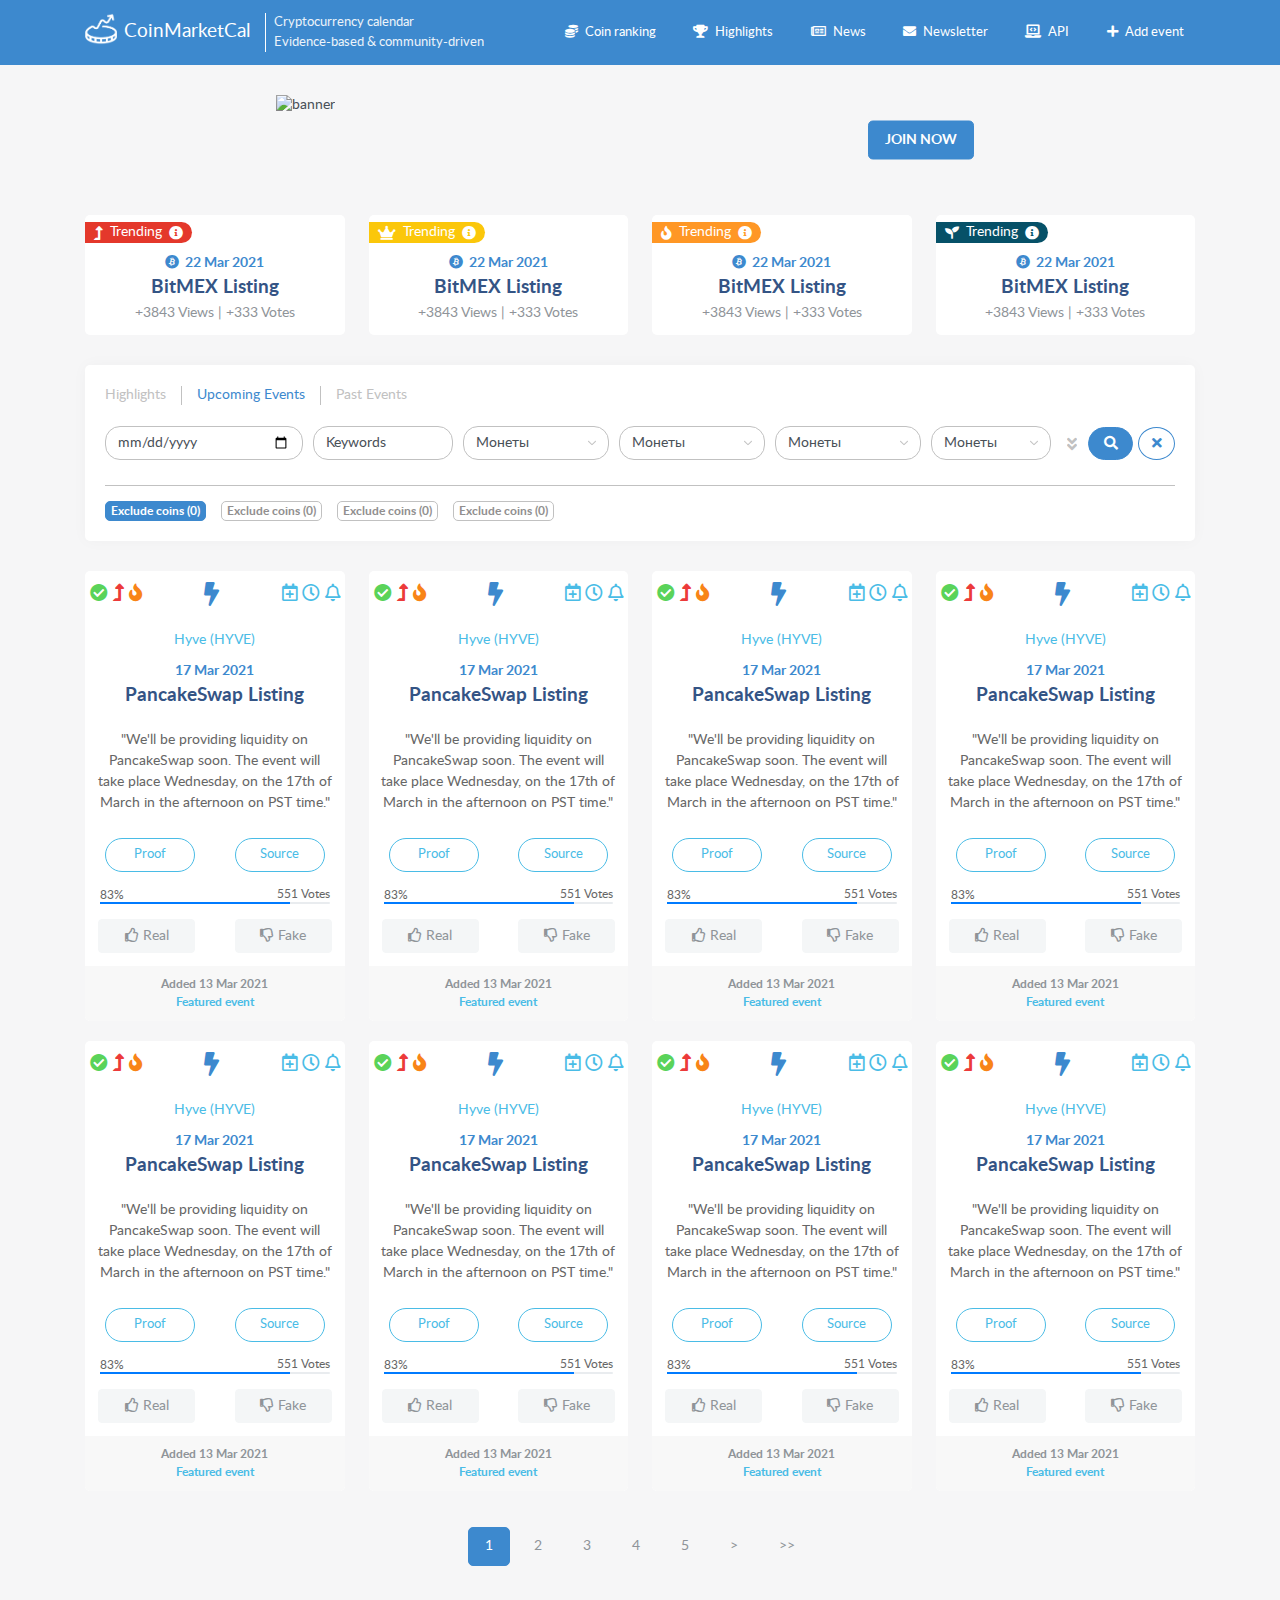
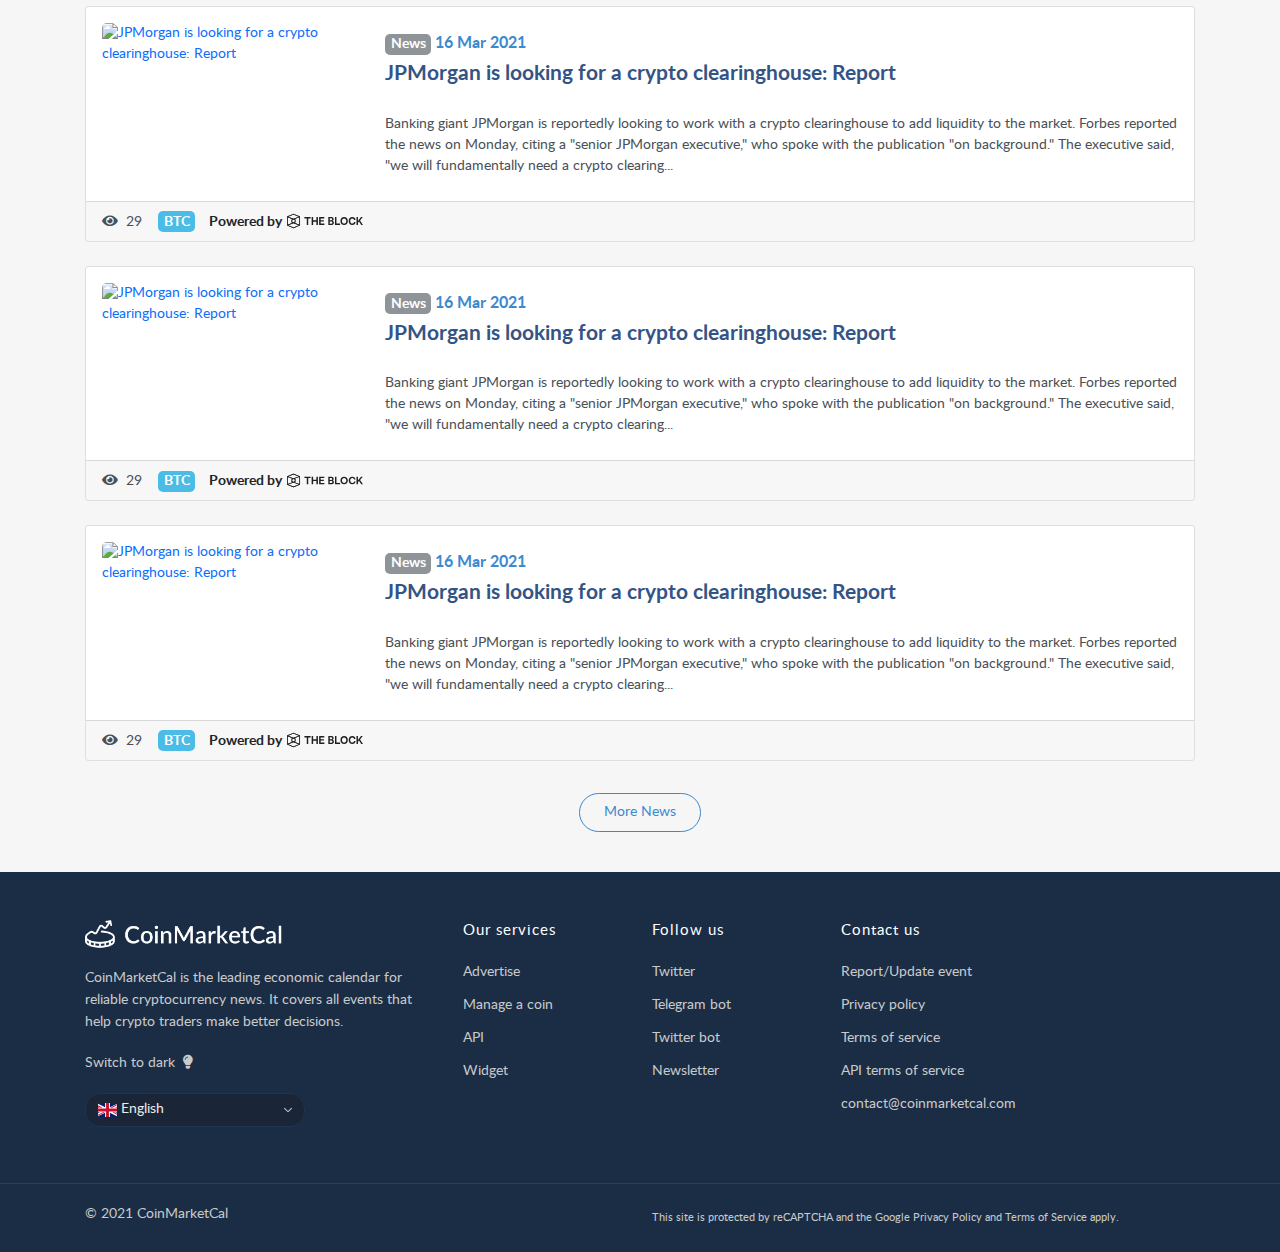
==== commit bc5b7290: "Добавил lazy loading для изображений" ====
--- a/app/index.html
+++ b/app/index.html
@@ -24,7 +24,10 @@
 			<nav class="navbar navbar-expand-lg navbar-dark">
 				<a class="navbar-brand" href="#">
 					<div class="navbar__logo">
-						<img src="./images/dest/logo.png" alt="logo" class="navbar__logo__icon">
+						<picture decoding="async">
+							<source type="image/webp" srcset="./images/dest/logo.webp">
+							<img loading="lazy" src="./images/dest/logo.png" alt="logo" class="navbar__logo__icon">
+						</picture>
 						<h1 class="navbar__logo__title">
 							CoinMarketCal
 						</h1>
@@ -82,7 +85,7 @@
 		<div class="banner__wrapper">
 			<div class="container">
 				<div class="banner__item">
-					<img src="https://via.placeholder.com/1x1" alt="banner" class="banner__img">
+					<img loading="lazy" src="https://via.placeholder.com/1x1" alt="banner" class="banner__img">
 					<button type="button" class="btn btn-primary btn-lg banner__btn">JOIN NOW</button>
 				</div>
 			</div>
@@ -353,7 +356,7 @@
 
 								<div class="exchange__select__body">
 									<div class="exchange__select__search">
-										<input type="text" class="exchange__select__search__input" name="search3" id="search3"
+										<input type="text" class="exchange__select__search__input" name="search44" id="search44"
 											placeholder="Введите название">
 									</div>
 
@@ -1413,7 +1416,8 @@
 									<div class="col-12 col-md-3 pe-md-0">
 										<div class="m-3 mr-md-0">
 											<a href="/en/news/jpmorgan-is-looking-for-a-crypto-clearinghouse-report">
-												<img class="rounded lozad" alt="JPMorgan is looking for a crypto clearinghouse: Report"
+												<img loading="lazy" class="rounded lozad"
+													alt="JPMorgan is looking for a crypto clearinghouse: Report"
 													src="https://www.tbstat.com/wp/uploads/2020/10/20201026_JPMorgan-Crypto-Org-800x450.jpg"
 													data-loaded="true">
 											</a>
@@ -1448,8 +1452,8 @@
 										class="badge badge-light card__footer__link">
 										<div class="card__footer__link__wrapper">
 											<div class="me-1">Powered by</div>
-											<img src="./images/dest/logo_theblock.svg" alt="TheBlock" class="messari_black_logo"
-												style="width: 76px;margin-left: 1px;">
+											<img loading="lazy" src="./images/dest/logo_theblock.svg" alt="TheBlock"
+												class="messari_black_logo" style="width: 76px;margin-left: 1px;">
 										</div>
 
 									</a>
@@ -1463,7 +1467,8 @@
 									<div class="col-12 col-md-3 pe-md-0">
 										<div class="m-3 mr-md-0">
 											<a href="/en/news/jpmorgan-is-looking-for-a-crypto-clearinghouse-report">
-												<img class="rounded lozad" alt="JPMorgan is looking for a crypto clearinghouse: Report"
+												<img loading="lazy" class="rounded lozad"
+													alt="JPMorgan is looking for a crypto clearinghouse: Report"
 													src="https://www.tbstat.com/wp/uploads/2020/10/20201026_JPMorgan-Crypto-Org-800x450.jpg"
 													data-loaded="true">
 											</a>
@@ -1498,8 +1503,8 @@
 										class="badge badge-light card__footer__link">
 										<div class="card__footer__link__wrapper">
 											<div class="me-1">Powered by</div>
-											<img src="./images/dest/logo_theblock.svg" alt="TheBlock" class="messari_black_logo"
-												style="width: 76px;margin-left: 1px;">
+											<img loading="lazy" src="./images/dest/logo_theblock.svg" alt="TheBlock"
+												class="messari_black_logo" style="width: 76px;margin-left: 1px;">
 										</div>
 
 									</a>
@@ -1513,7 +1518,8 @@
 									<div class="col-12 col-md-3 pe-md-0">
 										<div class="m-3 mr-md-0">
 											<a href="/en/news/jpmorgan-is-looking-for-a-crypto-clearinghouse-report">
-												<img class="rounded lozad" alt="JPMorgan is looking for a crypto clearinghouse: Report"
+												<img loading="lazy" class="rounded lozad"
+													alt="JPMorgan is looking for a crypto clearinghouse: Report"
 													src="https://www.tbstat.com/wp/uploads/2020/10/20201026_JPMorgan-Crypto-Org-800x450.jpg"
 													data-loaded="true">
 											</a>
@@ -1548,8 +1554,8 @@
 										class="badge badge-light card__footer__link">
 										<div class="card__footer__link__wrapper">
 											<div class="me-1">Powered by</div>
-											<img src="./images/dest/logo_theblock.svg" alt="TheBlock" class="messari_black_logo"
-												style="width: 76px;margin-left: 1px;">
+											<img loading="lazy" src="./images/dest/logo_theblock.svg" alt="TheBlock"
+												class="messari_black_logo" style="width: 76px;margin-left: 1px;">
 										</div>
 
 									</a>
@@ -1570,8 +1576,11 @@
 		<div class="container">
 			<div class="row">
 				<div class="col-lg-4">
-					<img alt="CoinMarketCal" style="max-height:30px" class="lozad" src="./images/dest/cmclogofooter.png"
-						data-loaded="true">
+					<picture decoding="async">
+						<source type="image/webp" srcset="./images/dest/cmclogofooter.webp">
+						<img loading="lazy" alt="CoinMarketCal" style="max-height:30px" class="lozad"
+							src="./images/dest/cmclogofooter.png" data-loaded="true">
+					</picture>
 					<p class="about-text">CoinMarketCal is the leading economic calendar for reliable cryptocurrency news. It
 						covers all events that help crypto traders make better decisions.</p>
 					<p class="mt-3 mb-2"><a class="toggle-button">Switch to <span id="mode-label">dark <i
@@ -1582,7 +1591,7 @@
 
 						<div class="exchange__select__head">
 							<span class="exchange__select__left">
-								<img class="select__lang__icon me-1" src="./images/dest/lang/en.svg" alt="en">
+								<img loading="lazy" class="select__lang__icon me-1" src="./images/dest/lang/en.svg" alt="en">
 								English
 							</span>
 
@@ -1597,7 +1606,7 @@
 							<div class="exchange__select__list">
 								<div class="exchange__select__item">
 									<span class="exchange__select__left">
-										<img class="select__lang__icon me-1" src="./images/dest/lang/en.svg" alt="en">
+										<img loading="lazy" class="select__lang__icon me-1" src="./images/dest/lang/en.svg" alt="en">
 										English
 									</span>
 
@@ -1609,7 +1618,7 @@
 
 								<div class="exchange__select__item">
 									<span class="exchange__select__left">
-										<img class="select__lang__icon me-1" src="./images/dest/lang/ru.svg" alt="ru">
+										<img loading="lazy" class="select__lang__icon me-1" src="./images/dest/lang/ru.svg" alt="ru">
 										Русский
 									</span>
 
